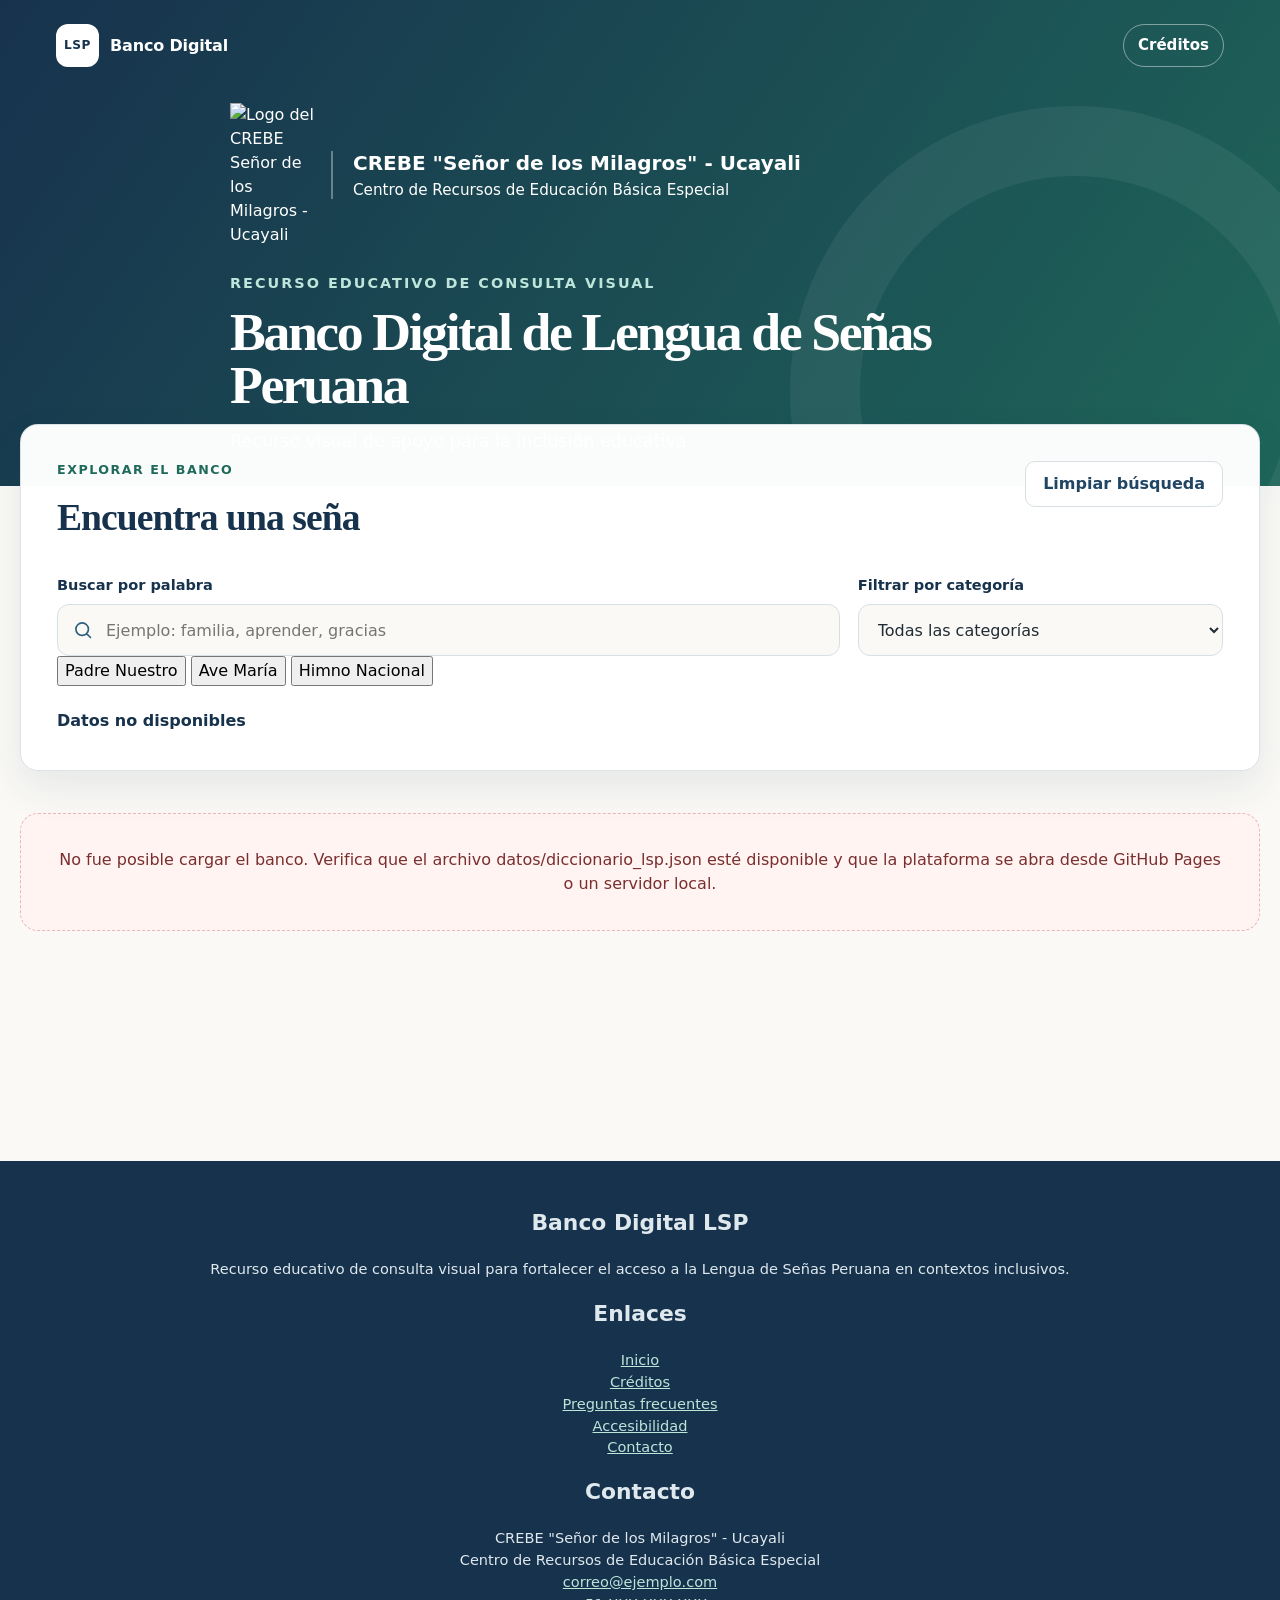
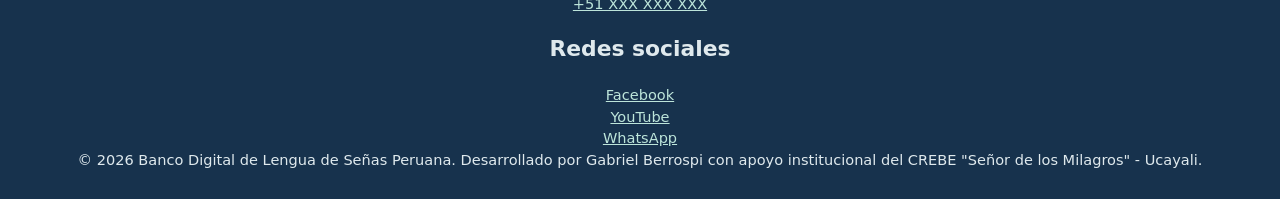
==== index.html @ 82120fca "Update index.html" ====
<!doctype html>
<html lang="es">
<head>
  <meta charset="utf-8">
  <meta name="viewport" content="width=device-width, initial-scale=1">
  <meta
    name="description"
    content="Banco Digital de Lengua de Señas Peruana para consulta educativa."
  >
  <title>Banco Digital de Lengua de Señas Peruana</title>
  <link rel="stylesheet" href="estilos.css?v=8">
</head>
<body>
  <a class="salto-contenido" href="#contenido">Ir al contenido</a>

  <header class="cabecera">
    <nav class="navegacion" aria-label="Navegación principal">
      <a class="marca" href="index.html" aria-label="Inicio">
        <span class="marca-icono" aria-hidden="true">LSP</span>
        <span>Banco Digital</span>
      </a>
      <a class="enlace-creditos" href="creditos.html">Créditos</a>
    </nav>
<div class="presentacion">
  <div class="bloque-institucional" aria-label="Identidad institucional">
    <img
      class="logo-crebe"
      src="logo-crebe.png"
      alt="Logo del CREBE Señor de los Milagros - Ucayali"
    >
    <div class="texto-institucional">
      <p class="nombre-institucional">
        CREBE "Señor de los Milagros" - Ucayali
      </p>
      <p class="detalle-institucional">
        Centro de Recursos de Educación Básica Especial
      </p>
    </div>
  </div>

  <p class="etiqueta-superior">Recurso educativo de consulta visual</p>
  <h1>Banco Digital de Lengua de Señas Peruana</h1>
  <p class="subtitulo">
    Recurso visual de apoyo para la inclusión educativa
  </p>
</div>

  </header>

  <main id="contenido">
    <section class="panel-busqueda" aria-labelledby="titulo-busqueda">
      <div class="panel-encabezado">
        <div>
          <p class="seccion-etiqueta">Explorar el banco</p>
          <h2 id="titulo-busqueda">Encuentra una seña</h2>
        </div>
        <button id="limpiar" class="boton-secundario" type="button">
          Limpiar búsqueda
        </button>
      </div>

           <div class="controles">
        <div class="campo">
          <label for="busqueda">Buscar por palabra</label>
          <div class="entrada-busqueda">
            <svg
              aria-hidden="true"
              viewBox="0 0 24 24"
              width="20"
              height="20"
            >
              <path
                d="m21 21-4.7-4.7m2.2-5.3a7.5 7.5 0 1 1-15 0 7.5 7.5 0 0 1 15 0Z"
                fill="none"
                stroke="currentColor"
                stroke-linecap="round"
                stroke-width="2"
              />
            </svg>
            <input
              id="busqueda"
              type="search"
              autocomplete="off"
              placeholder="Ejemplo: familia, aprender, gracias"
            >
          </div>
        </div>

        <div class="campo">
          <label for="categoria">Filtrar por categoría</label>
          <select id="categoria">
            <option value="">Todas las categorías</option>
          </select>
        </div>
      </div>

      <div class="pestanas-secuencias" aria-label="Secuencias completas en Lengua de Señas Peruana">
        <button
          class="pestana-secuencia"
          type="button"
          data-secuencia="padre nuestro"
          aria-pressed="false"
        >
          Padre Nuestro
        </button>

        <button
          class="pestana-secuencia"
          type="button"
          data-secuencia="ave maria"
          aria-pressed="false"
        >
          Ave María
        </button>

        <button
          class="pestana-secuencia"
          type="button"
          data-secuencia="himno nacional"
          aria-pressed="false"
        >
          Himno Nacional
        </button>
      </div>

      <div class="resultado-resumen">
        <p id="contador" aria-live="polite">Cargando señas…</p>
        <p id="mostrando" class="mostrando" aria-live="polite"></p>
      </div>
    </section>

    <section aria-labelledby="titulo-resultados">
      <h2 id="titulo-resultados" class="solo-lectores">
        Resultados de búsqueda
      </h2>
      <div id="estado" class="estado-carga" role="status">
        Preparando el banco de señas…
      </div>
      <div id="galeria" class="galeria" aria-live="polite"></div>
      <div class="acciones-galeria">
        <button
          id="cargar-mas"
          class="boton-principal"
          type="button"
          hidden
        >
          Mostrar más señas
        </button>
      </div>
    </section>
  </main>
  <footer>
    <div class="footer-contenido">
      <div class="footer-bloque">
        <h2>Banco Digital LSP</h2>
        <p>
          Recurso educativo de consulta visual para fortalecer el acceso a la Lengua de Señas Peruana en contextos inclusivos.
        </p>
      </div>

      <div class="footer-bloque">
        <h2>Enlaces</h2>
        <p>
          <a href="index.html">Inicio</a><br>
          <a href="creditos.html">Créditos</a><br>
          <a href="faq.html">Preguntas frecuentes</a><br>
          <a href="accesibilidad.html">Accesibilidad</a><br>
          <a href="contacto.html">Contacto</a>
        </p>
      </div>

      <div class="footer-bloque">
        <h2>Contacto</h2>
        <p>
          CREBE "Señor de los Milagros" - Ucayali<br>
          Centro de Recursos de Educación Básica Especial<br>
          <a href="mailto:correo@ejemplo.com">correo@ejemplo.com</a><br>
          <a href="tel:+51XXXXXXXXX">+51 XXX XXX XXX</a>
        </p>
      </div>

      <div class="footer-bloque">
        <h2>Redes sociales</h2>
        <p>
          <a href="#" target="_blank" rel="noopener noreferrer">Facebook</a><br>
          <a href="#" target="_blank" rel="noopener noreferrer">YouTube</a><br>
          <a href="#" target="_blank" rel="noopener noreferrer">WhatsApp</a>
        </p>
      </div>
    </div>

    <div class="footer-final">
      <p>
        © 2026 Banco Digital de Lengua de Señas Peruana. Desarrollado por Gabriel Berrospi con apoyo institucional del CREBE "Señor de los Milagros" - Ucayali.
      </p>
    </div>
  </footer>

  <template id="plantilla-tarjeta">
    <article class="tarjeta">
      <div class="marco-imagen">
        <img class="imagen-sena" loading="lazy" decoding="async" alt="">
      </div>
      <div class="tarjeta-contenido">
        <p class="categoria-tarjeta"></p>
        <h3 class="palabra-tarjeta"></h3>
        <p class="descripcion-tarjeta"></p>
        <p class="fuente-tarjeta"></p>
      </div>
    </article>
  </template>
  <script src="app.js?v=7" defer></script>
</body>
</html>
---- estilos.css ----
:root {
  color-scheme: light;
  --azul-900: #17324d;
  --azul-800: #214664;
  --azul-700: #2f5f7d;
  --azul-100: #e8f1f5;
  --verde-700: #1f6a5a;
  --verde-600: #287c68;
  --verde-100: #e5f3ef;
  --arena-50: #faf9f6;
  --arena-100: #f2efe8;
  --tinta: #202c35;
  --texto-suave: #5b6871;
  --blanco: #ffffff;
  --borde: #d7e0e5;
  --sombra: 0 16px 40px rgba(23, 50, 77, 0.09);
  --radio: 18px;
  font-family:
    Inter, ui-sans-serif, system-ui, -apple-system, BlinkMacSystemFont,
    "Segoe UI", sans-serif;
}

* {
  box-sizing: border-box;
}

html {
  scroll-behavior: smooth;
}

body {
  min-width: 320px;
  margin: 0;
  color: var(--tinta);
  background:
    radial-gradient(circle at 90% 8%, #dcedea 0, transparent 24rem),
    var(--arena-50);
  line-height: 1.5;
}

button,
input,
select {
  font: inherit;
}

a {
  color: var(--verde-700);
}

a:focus-visible,
button:focus-visible,
input:focus-visible,
select:focus-visible {
  outline: 3px solid #f0ad4e;
  outline-offset: 3px;
}

.salto-contenido {
  position: fixed;
  top: 12px;
  left: 12px;
  z-index: 100;
  padding: 10px 14px;
  color: var(--blanco);
  background: var(--azul-900);
  border-radius: 8px;
  transform: translateY(-160%);
  transition: transform 0.2s ease;
}

.salto-contenido:focus {
  transform: translateY(0);
}

.cabecera {
  position: relative;
  overflow: hidden;
  padding: 22px clamp(20px, 5vw, 72px) 116px;
  color: var(--blanco);
  background:
    linear-gradient(125deg, rgba(23, 50, 77, 0.97), rgba(31, 106, 90, 0.93)),
    var(--azul-900);
}

.cabecera::after {
  position: absolute;
  right: -80px;
  bottom: -190px;
  width: 430px;
  height: 430px;
  border: 70px solid rgba(255, 255, 255, 0.06);
  border-radius: 50%;
  content: "";
}

.cabecera-interior {
  padding-bottom: 26px;
}

.navegacion {
  position: relative;
  z-index: 1;
  display: flex;
  align-items: center;
  justify-content: space-between;
  max-width: 1240px;
  margin: 0 auto;
}

.marca {
  display: inline-flex;
  gap: 11px;
  align-items: center;
  color: var(--blanco);
  font-weight: 750;
  text-decoration: none;
  letter-spacing: -0.01em;
}

.marca-icono {
  display: grid;
  width: 43px;
  height: 43px;
  place-items: center;
  color: var(--azul-900);
  background: var(--blanco);
  border-radius: 12px;
  font-size: 0.76rem;
  font-weight: 850;
  letter-spacing: 0.05em;
}

.enlace-creditos {
  padding: 9px 14px;
  color: var(--blanco);
  border: 1px solid rgba(255, 255, 255, 0.45);
  border-radius: 999px;
  font-size: 0.94rem;
  font-weight: 700;
  text-decoration: none;
}

.enlace-creditos:hover,
.enlace-creditos.activo {
  color: var(--azul-900);
  background: var(--blanco);
}

.presentacion {
  position: relative;
  z-index: 1;
  max-width: 1240px;
  margin: 88px auto 0;
}

.etiqueta-superior,
.seccion-etiqueta {
  margin: 0 0 10px;
  color: #bde5da;
  font-size: 0.79rem;
  font-weight: 800;
  letter-spacing: 0.12em;
  text-transform: uppercase;
}

.presentacion h1 {
  max-width: 820px;
  margin: 0;
  font-family: Georgia, "Times New Roman", serif;
  font-size: clamp(2.35rem, 6vw, 4.9rem);
  font-weight: 600;
  line-height: 1.03;
  letter-spacing: -0.045em;
}

.subtitulo {
  max-width: 670px;
  margin: 24px 0 0;
  color: #e7f1f3;
  font-size: clamp(1.05rem, 2vw, 1.32rem);
}

main {
  width: min(1240px, calc(100% - 40px));
  margin: 0 auto;
}

.panel-busqueda {
  position: relative;
  z-index: 2;
  margin-top: -62px;
  padding: clamp(22px, 4vw, 36px);
  background: rgba(255, 255, 255, 0.98);
  border: 1px solid rgba(215, 224, 229, 0.9);
  border-radius: var(--radio);
  box-shadow: var(--sombra);
}

.panel-encabezado {
  display: flex;
  gap: 20px;
  align-items: flex-start;
  justify-content: space-between;
}

.seccion-etiqueta {
  color: var(--verde-700);
}

.panel-encabezado h2 {
  margin: 0;
  color: var(--azul-900);
  font-family: Georgia, "Times New Roman", serif;
  font-size: clamp(1.7rem, 3vw, 2.35rem);
  font-weight: 600;
  letter-spacing: -0.025em;
}

.controles {
  display: grid;
  grid-template-columns: minmax(0, 1.5fr) minmax(250px, 0.7fr);
  gap: 18px;
  margin-top: 28px;
}

.campo label {
  display: block;
  margin-bottom: 8px;
  color: var(--azul-900);
  font-size: 0.91rem;
  font-weight: 750;
}

.entrada-busqueda {
  position: relative;
}

.entrada-busqueda svg {
  position: absolute;
  top: 50%;
  left: 16px;
  color: var(--azul-700);
  transform: translateY(-50%);
  pointer-events: none;
}

input,
select {
  width: 100%;
  height: 52px;
  color: var(--tinta);
  background: var(--arena-50);
  border: 1px solid var(--borde);
  border-radius: 12px;
}

input {
  padding: 0 16px 0 48px;
}

select {
  padding: 0 40px 0 15px;
}

input:hover,
select:hover {
  border-color: var(--azul-700);
}

.boton-secundario,
.boton-principal {
  min-height: 44px;
  padding: 10px 17px;
  border-radius: 10px;
  font-weight: 750;
  cursor: pointer;
}

.boton-secundario {
  color: var(--azul-800);
  background: var(--blanco);
  border: 1px solid var(--borde);
}

.boton-secundario:hover {
  background: var(--azul-100);
}

.boton-principal {
  color: var(--blanco);
  background: var(--verde-700);
  border: 1px solid var(--verde-700);
}

.boton-principal:hover {
  background: var(--verde-600);
}

.resultado-resumen {
  display: flex;
  gap: 20px;
  align-items: center;
  justify-content: space-between;
  min-height: 26px;
  margin-top: 22px;
}

#contador {
  margin: 0;
  color: var(--azul-900);
  font-weight: 800;
}

.mostrando {
  margin: 0;
  color: var(--texto-suave);
  font-size: 0.91rem;
}

.estado-carga {
  margin: 42px 0;
  padding: 34px;
  color: var(--texto-suave);
  text-align: center;
  background: var(--blanco);
  border: 1px dashed var(--borde);
  border-radius: var(--radio);
}

.estado-carga[hidden] {
  display: none;
}

.estado-carga.error {
  color: #7a2e2e;
  background: #fff4f2;
  border-color: #e8b8b2;
}

.galeria {
  display: grid;
  grid-template-columns: repeat(4, minmax(0, 1fr));
  gap: 22px;
  padding: 40px 0 18px;
}

.tarjeta {
  overflow: hidden;
  min-width: 0;
  background: var(--blanco);
  border: 1px solid var(--borde);
  border-radius: 16px;
  box-shadow: 0 8px 28px rgba(23, 50, 77, 0.06);
  transition:
    transform 0.2s ease,
    box-shadow 0.2s ease;
}

.tarjeta:hover {
  box-shadow: 0 16px 34px rgba(23, 50, 77, 0.13);
  transform: translateY(-3px);
}

.marco-imagen {
  display: grid;
  aspect-ratio: 4 / 3;
  place-items: center;
  padding: 12px;
  background:
    linear-gradient(145deg, #edf4f3, #f7f4ed);
  border-bottom: 1px solid var(--borde);
}

.imagen-sena {
  width: 100%;
  height: 100%;
  object-fit: contain;
  background: var(--blanco);
  border-radius: 9px;
}

.imagen-sena.error-imagen {
  opacity: 0.2;
}

.tarjeta-contenido {
  padding: 17px 18px 19px;
}

.categoria-tarjeta {
  margin: 0 0 7px;
  color: var(--verde-700);
  font-size: 0.72rem;
  font-weight: 850;
  letter-spacing: 0.085em;
  text-transform: uppercase;
}

.palabra-tarjeta {
  margin: 0;
  color: var(--azul-900);
  font-family: Georgia, "Times New Roman", serif;
  font-size: 1.48rem;
  font-weight: 600;
  line-height: 1.15;
  overflow-wrap: anywhere;
}

.fuente-tarjeta {
  display: -webkit-box;
  margin: 12px 0 0;
  overflow: hidden;
  color: var(--texto-suave);
  font-size: 0.78rem;
  line-height: 1.4;
  -webkit-box-orient: vertical;
  -webkit-line-clamp: 2;
}

.acciones-galeria {
  display: flex;
  justify-content: center;
  min-height: 70px;
  padding: 12px 0 28px;
}

footer {
  margin-top: 60px;
  padding: 28px 20px;
  color: #dfe9ed;
  text-align: center;
  background: var(--azul-900);
  font-size: 0.91rem;
}

footer p {
  margin: 0;
}

footer a {
  color: #bde5da;
}

.solo-lectores {
  position: absolute;
  width: 1px;
  height: 1px;
  padding: 0;
  overflow: hidden;
  clip: rect(0, 0, 0, 0);
  white-space: nowrap;
  border: 0;
}

.contenido-creditos {
  max-width: 880px;
  padding: 55px 0 20px;
}

.volver {
  display: inline-block;
  margin-bottom: 22px;
  font-weight: 750;
  text-decoration: none;
}

.tarjeta-creditos {
  padding: clamp(26px, 6vw, 64px);
  background: var(--blanco);
  border: 1px solid var(--borde);
  border-radius: var(--radio);
  box-shadow: var(--sombra);
}

.tarjeta-creditos h1 {
  margin: 0;
  color: var(--azul-900);
  font-family: Georgia, "Times New Roman", serif;
  font-size: clamp(2.15rem, 5vw, 3.6rem);
  font-weight: 600;
  line-height: 1.08;
  letter-spacing: -0.035em;
}

.tarjeta-creditos .introduccion {
  margin: 22px 0 38px;
  color: var(--texto-suave);
  font-size: 1.15rem;
}

.tarjeta-creditos section {
  padding: 25px 0;
  border-top: 1px solid var(--borde);
}

.tarjeta-creditos section:last-child {
  padding-bottom: 0;
}

.tarjeta-creditos h2 {
  margin: 0 0 8px;
  color: var(--azul-900);
  font-size: 1.2rem;
}

.tarjeta-creditos section p {
  margin: 0;
}

@media (max-width: 1050px) {
  .galeria {
    grid-template-columns: repeat(3, minmax(0, 1fr));
  }
}

@media (max-width: 760px) {
  .cabecera {
    padding-right: 20px;
    padding-bottom: 96px;
    padding-left: 20px;
  }

  .presentacion {
    margin-top: 62px;
  }

  main {
    width: min(100% - 28px, 1240px);
  }

  .panel-busqueda {
    margin-top: -48px;
  }

  .panel-encabezado,
  .resultado-resumen {
    align-items: stretch;
    flex-direction: column;
  }

  .boton-secundario {
    align-self: flex-start;
  }

  .controles {
    grid-template-columns: 1fr;
  }

  .galeria {
    grid-template-columns: repeat(2, minmax(0, 1fr));
    gap: 15px;
  }
}

@media (max-width: 500px) {
  .marca > span:last-child {
    display: none;
  }

  .presentacion h1 {
    font-size: 2.45rem;
  }

  .galeria {
    grid-template-columns: 1fr;
  }

  .marco-imagen {
    aspect-ratio: 16 / 11;
  }

  .boton-secundario,
  .boton-principal {
    width: 100%;
  }

  .contenido-creditos {
    padding-top: 30px;
  }
}

@media (prefers-reduced-motion: reduce) {
  *,
  *::before,
  *::after {
    scroll-behavior: auto !important;
    transition: none !important;
  }
}
.fuente-tarjeta {
  display: none;
}
.logo-crebe {
  width: 140px !important;
  max-width: 140px !important;
  height: auto !important;
  object-fit: contain;
  display: block;
}
.bloque-institucional {
  display: flex !important;
  align-items: center !important;
  gap: 1.25rem !important;
  max-width: 760px;
  margin-bottom: 2rem;
}

.logo-crebe {
  width: 120px !important;
  max-width: 120px !important;
  height: auto !important;
  object-fit: contain;
  display: block;
  flex-shrink: 0;
}

.texto-institucional {
  border-left: 2px solid rgba(255, 255, 255, 0.35);
  padding-left: 1.25rem;
}

.nombre-institucional {
  margin: 0;
  color: #ffffff;
  font-size: clamp(1rem, 1.6vw, 1.35rem);
  font-weight: 700;
  line-height: 1.25;
}

.detalle-institucional {
  margin: 0.35rem 0 0;
  color: #ffffff;
  font-size: clamp(0.9rem, 1.2vw, 1.05rem);
  font-weight: 500;
  line-height: 1.35;
}

.apoyo-institucional {
  display: none !important;
}

@media (max-width: 640px) {
  .bloque-institucional {
    align-items: center !important;
    gap: 0.85rem !important;
  }

  .logo-crebe {
    width: 78px !important;
    max-width: 78px !important;
  }

  .texto-institucional {
    padding-left: 0.75rem;
  }

  .nombre-institucional {
    font-size: 0.9rem;
  }

  .detalle-institucional {
    font-size: 0.78rem;
  }
}
.bloque-institucional {
  display: flex !important;
  flex-direction: row !important;
  align-items: center !important;
  gap: 1.25rem !important;
  max-width: 760px !important;
  margin-bottom: 2rem !important;
}

.logo-crebe {
  width: 120px !important;
  max-width: 120px !important;
  height: auto !important;
  object-fit: contain !important;
  display: block !important;
  flex-shrink: 0 !important;
}

.texto-institucional {
  border-left: 2px solid rgba(255, 255, 255, 0.35) !important;
  padding-left: 1.25rem !important;
}

.nombre-institucional {
  margin: 0 !important;
  color: #ffffff !important;
  font-size: clamp(1rem, 1.6vw, 1.35rem) !important;
  font-weight: 700 !important;
  line-height: 1.25 !important;
}

.detalle-institucional {
  margin: 0.35rem 0 0 !important;
  color: #ffffff !important;
  font-size: clamp(0.9rem, 1.2vw, 1.05rem) !important;
  font-weight: 500 !important;
  line-height: 1.35 !important;
}

.apoyo-institucional {
  display: none !important;
}

@media (max-width: 640px) {
  .bloque-institucional {
    gap: 0.85rem !important;
  }

  .logo-crebe {
    width: 78px !important;
    max-width: 78px !important;
  }

  .texto-institucional {
    padding-left: 0.75rem !important;
  }

  .nombre-institucional {
    font-size: 0.9rem !important;
  }

  .detalle-institucional {
    font-size: 0.78rem !important;
  }
}
/* Ajuste compacto de portada en pantallas grandes */
@media (min-width: 900px) {
  .cabecera {
    min-height: auto !important;
    padding: 1.5rem 4rem 3.5rem !important;
  }

  .navegacion {
    margin-bottom: 3.5rem !important;
  }

  .presentacion {
    max-width: 900px !important;
    padding-top: 0 !important;
    margin-top: 0 !important;
  }

  .bloque-institucional {
    margin-top: 0 !important;
    margin-bottom: 2rem !important;
    gap: 1.15rem !important;
  }

  .logo-crebe {
    width: 105px !important;
    max-width: 105px !important;
    height: auto !important;
  }

  .nombre-institucional {
    font-size: 1.45rem !important;
    line-height: 1.2 !important;
  }

  .detalle-institucional {
    font-size: 1rem !important;
    line-height: 1.25 !important;
  }

  .etiqueta-superior {
    margin-bottom: 1rem !important;
  }

  .cabecera h1 {
    font-size: clamp(3.8rem, 5.2vw, 5.8rem) !important;
    line-height: 0.98 !important;
    max-width: 900px !important;
  }

  .subtitulo {
    font-size: 1.35rem !important;
    margin-top: 1.5rem !important;
  }
}
/* Ajuste solo para escritorio: portada más compacta */
@media (min-width: 900px) {
  .cabecera {
    min-height: auto !important;
    padding: 1.5rem 3.5rem 2rem !important;
  }

  .navegacion {
    margin-bottom: 2.25rem !important;
  }

  .presentacion {
    max-width: 820px !important;
    padding-top: 0 !important;
    margin-top: 0 !important;
  }

  .bloque-institucional {
    margin-top: 0 !important;
    margin-bottom: 1.6rem !important;
    gap: 1rem !important;
  }

  .logo-crebe {
    width: 85px !important;
    max-width: 85px !important;
    height: auto !important;
  }

  .nombre-institucional {
    font-size: 1.25rem !important;
    line-height: 1.2 !important;
  }

  .detalle-institucional {
    font-size: 0.95rem !important;
    line-height: 1.2 !important;
  }

  .etiqueta-superior {
    margin-top: 0 !important;
    margin-bottom: 0.75rem !important;
    font-size: 0.9rem !important;
    letter-spacing: 0.14em !important;
  }

  .cabecera .presentacion h1 {
    font-size: clamp(2.8rem, 4.2vw, 4.5rem) !important;
    line-height: 0.98 !important;
    max-width: 760px !important;
    margin-top: 0 !important;
    margin-bottom: 1rem !important;
  }

  .subtitulo {
    font-size: 1.1rem !important;
    margin-top: 0.75rem !important;
    max-width: 640px !important;
  }
}
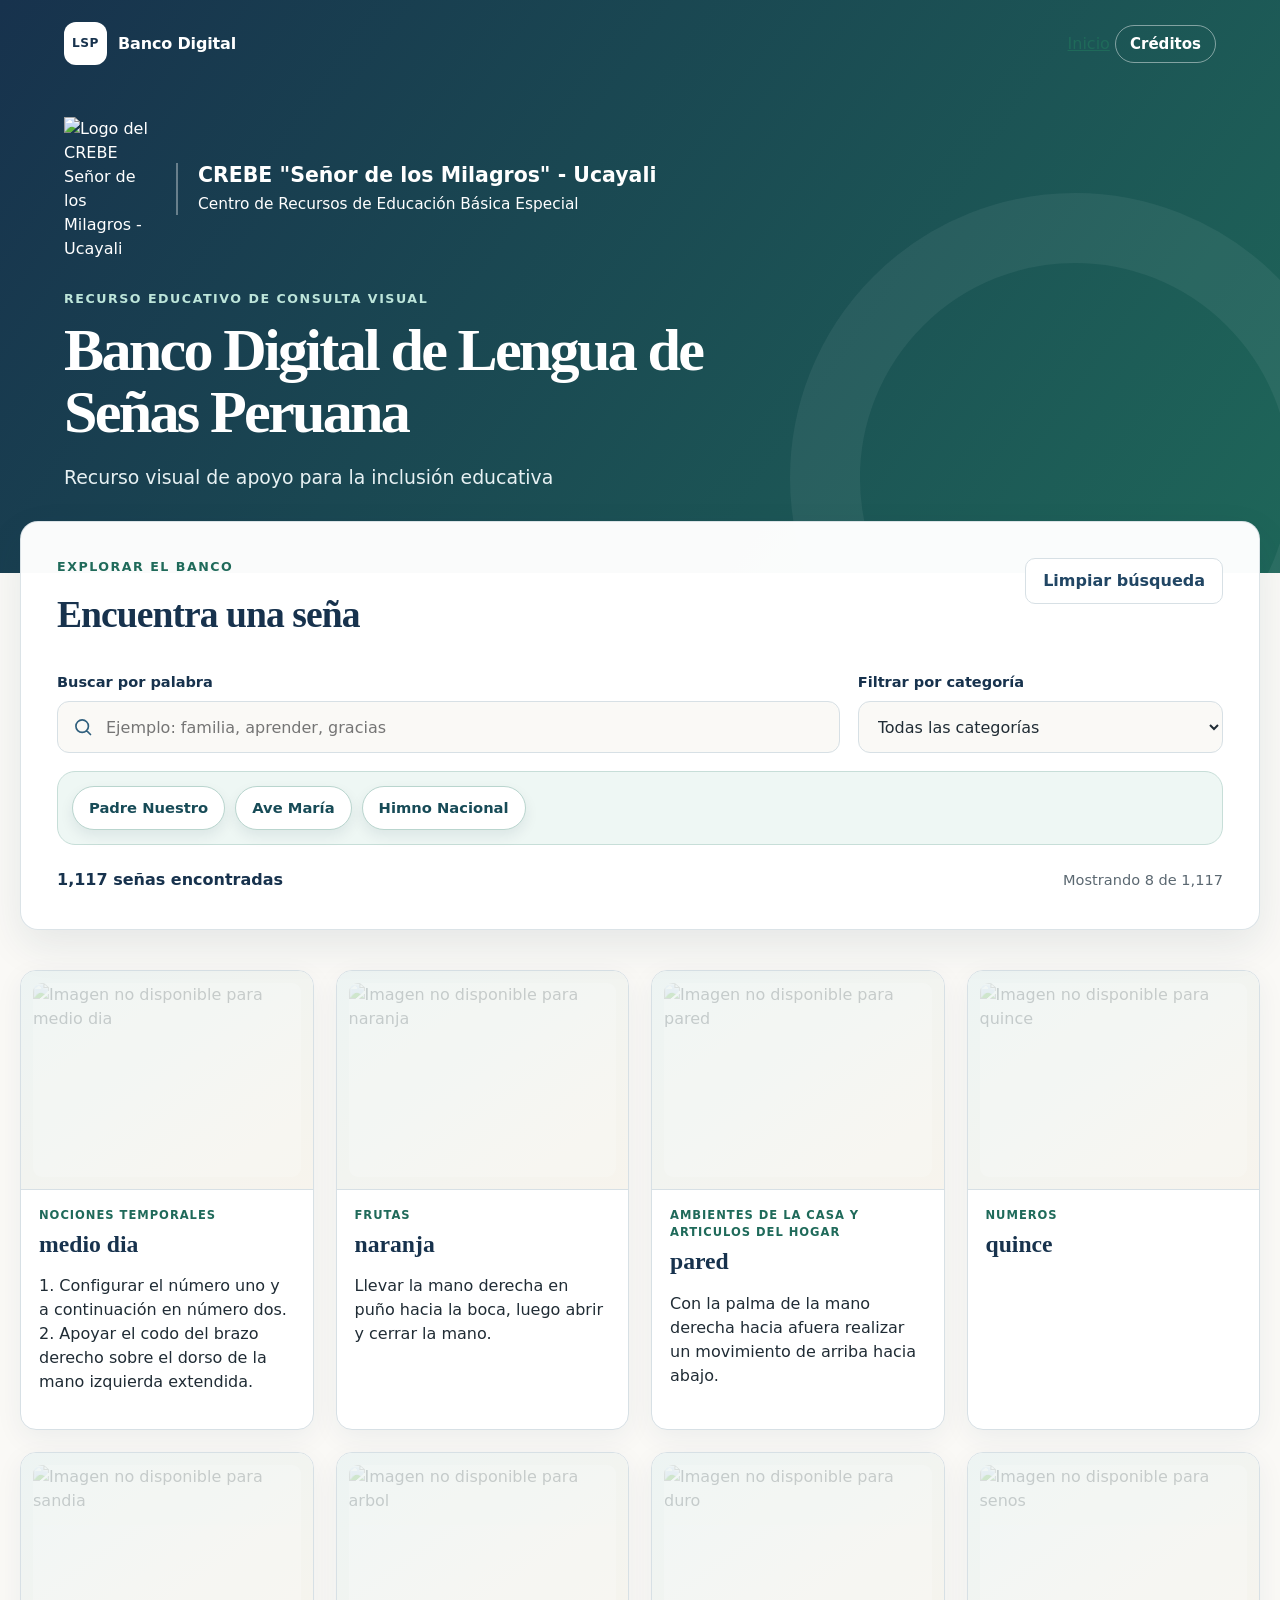
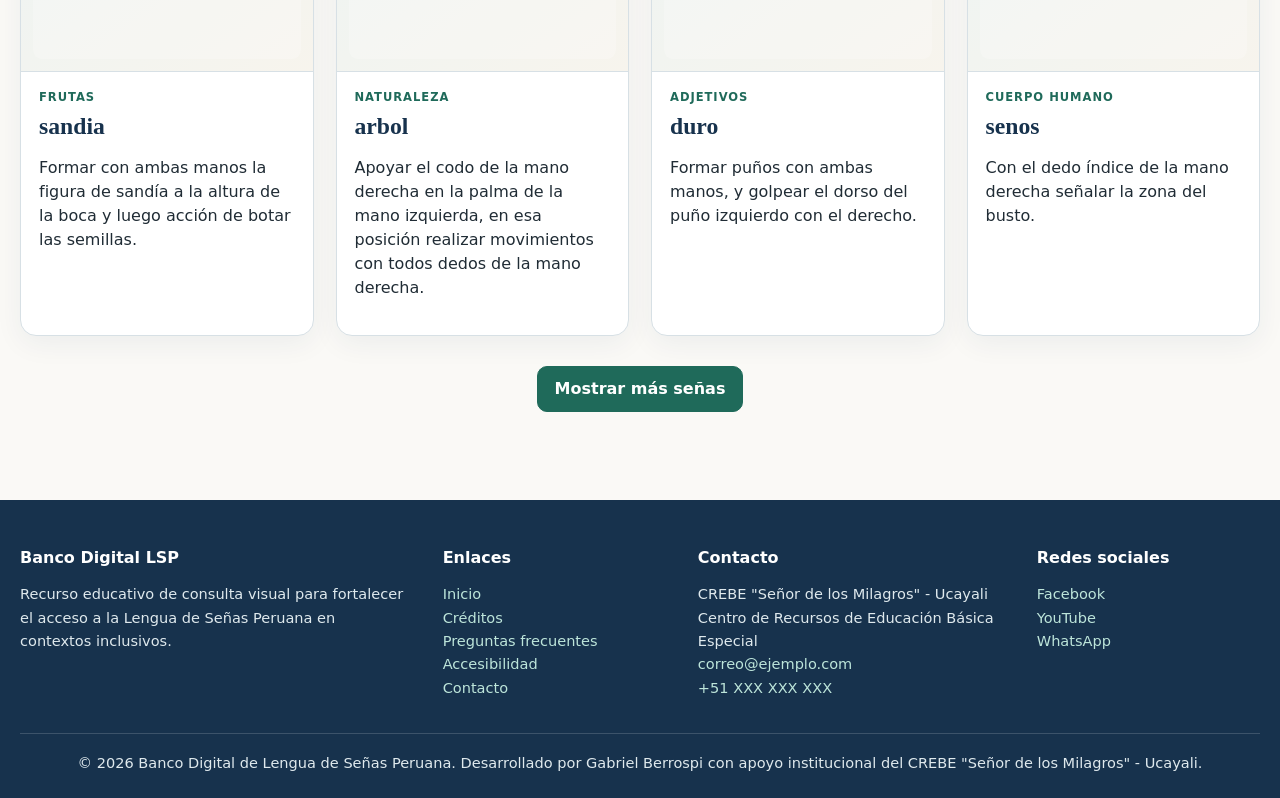
==== commit b3f68428: "Update index.html" ====
--- a/index.html
+++ b/index.html
@@ -8,7 +8,7 @@
     content="Banco Digital de Lengua de Señas Peruana para consulta educativa."
   >
   <title>Banco Digital de Lengua de Señas Peruana</title>
-  <link rel="stylesheet" href="estilos.css?v=8">
+  <link rel="stylesheet" href="estilos.css?v=11">
 </head>
 <body>
   <a class="salto-contenido" href="#contenido">Ir al contenido</a>
@@ -19,32 +19,36 @@
         <span class="marca-icono" aria-hidden="true">LSP</span>
         <span>Banco Digital</span>
       </a>
-      <a class="enlace-creditos" href="creditos.html">Créditos</a>
+
+      <div class="enlaces-superiores">
+        <a class="enlace-inicio" href="https://TU-PAGINA.weebly.com">Inicio</a>
+        <a class="enlace-creditos" href="creditos.html">Créditos</a>
+      </div>
     </nav>
-<div class="presentacion">
-  <div class="bloque-institucional" aria-label="Identidad institucional">
-    <img
-      class="logo-crebe"
-      src="logo-crebe.png"
-      alt="Logo del CREBE Señor de los Milagros - Ucayali"
-    >
-    <div class="texto-institucional">
-      <p class="nombre-institucional">
-        CREBE "Señor de los Milagros" - Ucayali
-      </p>
-      <p class="detalle-institucional">
-        Centro de Recursos de Educación Básica Especial
+
+    <div class="presentacion">
+      <div class="bloque-institucional" aria-label="Identidad institucional">
+        <img
+          class="logo-crebe"
+          src="logo-crebe.png"
+          alt="Logo del CREBE Señor de los Milagros - Ucayali"
+        >
+        <div class="texto-institucional">
+          <p class="nombre-institucional">
+            CREBE "Señor de los Milagros" - Ucayali
+          </p>
+          <p class="detalle-institucional">
+            Centro de Recursos de Educación Básica Especial
+          </p>
+        </div>
+      </div>
+
+      <p class="etiqueta-superior">Recurso educativo de consulta visual</p>
+      <h1>Banco Digital de Lengua de Señas Peruana</h1>
+      <p class="subtitulo">
+        Recurso visual de apoyo para la inclusión educativa
       </p>
     </div>
-  </div>
-
-  <p class="etiqueta-superior">Recurso educativo de consulta visual</p>
-  <h1>Banco Digital de Lengua de Señas Peruana</h1>
-  <p class="subtitulo">
-    Recurso visual de apoyo para la inclusión educativa
-  </p>
-</div>
-
   </header>
 
   <main id="contenido">
@@ -59,7 +63,7 @@
         </button>
       </div>
 
-           <div class="controles">
+      <div class="controles">
         <div class="campo">
           <label for="busqueda">Buscar por palabra</label>
           <div class="entrada-busqueda">
@@ -149,6 +153,7 @@
       </div>
     </section>
   </main>
+
   <footer>
     <div class="footer-contenido">
       <div class="footer-bloque">
@@ -209,6 +214,6 @@
       </div>
     </article>
   </template>
-  <script src="app.js?v=7" defer></script>
+  <script src="app.js?v=11" defer></script>
 </body>
 </html>
--- a/estilos.css
+++ b/estilos.css
@@ -73,10 +73,12 @@
   transform: translateY(0);
 }
 
+/* Cabecera principal */
+
 .cabecera {
   position: relative;
   overflow: hidden;
-  padding: 22px clamp(20px, 5vw, 72px) 116px;
+  padding: 22px clamp(20px, 5vw, 72px) 82px;
   color: var(--blanco);
   background:
     linear-gradient(125deg, rgba(23, 50, 77, 0.97), rgba(31, 106, 90, 0.93)),
@@ -97,6 +99,8 @@
 .cabecera-interior {
   padding-bottom: 26px;
 }
+
+/* Navegación superior */
 
 .navegacion {
   position: relative;
@@ -147,11 +151,51 @@
   background: var(--blanco);
 }
 
+/* Presentación */
+
 .presentacion {
   position: relative;
   z-index: 1;
   max-width: 1240px;
-  margin: 88px auto 0;
+  margin: 52px auto 0;
+}
+
+.bloque-institucional {
+  display: flex;
+  align-items: center;
+  gap: 1.25rem;
+  max-width: 760px;
+  margin-bottom: 1.8rem;
+}
+
+.logo-crebe {
+  width: 92px;
+  max-width: 92px;
+  height: auto;
+  object-fit: contain;
+  display: block;
+  flex-shrink: 0;
+}
+
+.texto-institucional {
+  border-left: 2px solid rgba(255, 255, 255, 0.35);
+  padding-left: 1.25rem;
+}
+
+.nombre-institucional {
+  margin: 0;
+  color: #ffffff;
+  font-size: clamp(1rem, 1.6vw, 1.35rem);
+  font-weight: 700;
+  line-height: 1.25;
+}
+
+.detalle-institucional {
+  margin: 0.35rem 0 0;
+  color: #ffffff;
+  font-size: clamp(0.9rem, 1.2vw, 1.05rem);
+  font-weight: 500;
+  line-height: 1.35;
 }
 
 .etiqueta-superior,
@@ -165,10 +209,10 @@
 }
 
 .presentacion h1 {
-  max-width: 820px;
+  max-width: 760px;
   margin: 0;
   font-family: Georgia, "Times New Roman", serif;
-  font-size: clamp(2.35rem, 6vw, 4.9rem);
+  font-size: clamp(2.25rem, 4.7vw, 4.1rem);
   font-weight: 600;
   line-height: 1.03;
   letter-spacing: -0.045em;
@@ -176,20 +220,28 @@
 
 .subtitulo {
   max-width: 670px;
-  margin: 24px 0 0;
+  margin: 20px 0 0;
   color: #e7f1f3;
-  font-size: clamp(1.05rem, 2vw, 1.32rem);
-}
+  font-size: clamp(1rem, 1.7vw, 1.18rem);
+}
+
+.apoyo-institucional {
+  display: none;
+}
+
+/* Contenido principal */
 
 main {
   width: min(1240px, calc(100% - 40px));
   margin: 0 auto;
 }
 
+/* Panel de búsqueda */
+
 .panel-busqueda {
   position: relative;
   z-index: 2;
-  margin-top: -62px;
+  margin-top: -52px;
   padding: clamp(22px, 4vw, 36px);
   background: rgba(255, 255, 255, 0.98);
   border: 1px solid rgba(215, 224, 229, 0.9);
@@ -268,6 +320,8 @@
   border-color: var(--azul-700);
 }
 
+/* Botones */
+
 .boton-secundario,
 .boton-principal {
   min-height: 44px;
@@ -296,6 +350,8 @@
 .boton-principal:hover {
   background: var(--verde-600);
 }
+
+/* Resumen de resultados */
 
 .resultado-resumen {
   display: flex;
@@ -337,6 +393,8 @@
   background: #fff4f2;
   border-color: #e8b8b2;
 }
+
+/* Galería */
 
 .galeria {
   display: grid;
@@ -408,14 +466,7 @@
 }
 
 .fuente-tarjeta {
-  display: -webkit-box;
-  margin: 12px 0 0;
-  overflow: hidden;
-  color: var(--texto-suave);
-  font-size: 0.78rem;
-  line-height: 1.4;
-  -webkit-box-orient: vertical;
-  -webkit-line-clamp: 2;
+  display: none;
 }
 
 .acciones-galeria {
@@ -425,22 +476,79 @@
   padding: 12px 0 28px;
 }
 
+/* Pie de página */
+
 footer {
   margin-top: 60px;
-  padding: 28px 20px;
+  padding: 46px 20px 24px;
   color: #dfe9ed;
-  text-align: center;
   background: var(--azul-900);
   font-size: 0.91rem;
 }
 
-footer p {
-  margin: 0;
-}
-
-footer a {
+.footer-contenido {
+  display: grid;
+  grid-template-columns: 1.4fr 0.8fr 1.1fr 0.8fr;
+  gap: 32px;
+  width: min(1240px, 100%);
+  margin: 0 auto;
+  text-align: left;
+}
+
+.footer-bloque h2 {
+  margin: 0 0 12px;
+  color: #ffffff;
+  font-size: 1rem;
+  font-weight: 800;
+}
+
+.footer-bloque p {
+  margin: 0;
+  color: #dfe9ed;
+  line-height: 1.6;
+}
+
+.footer-bloque a {
   color: #bde5da;
-}
+  text-decoration: none;
+}
+
+.footer-bloque a:hover {
+  text-decoration: underline;
+}
+
+.footer-final {
+  width: min(1240px, 100%);
+  margin: 34px auto 0;
+  padding-top: 18px;
+  border-top: 1px solid rgba(255, 255, 255, 0.16);
+  text-align: center;
+}
+
+.footer-final p {
+  margin: 0;
+  color: #dfe9ed;
+  line-height: 1.5;
+}
+
+@media (max-width: 900px) {
+  .footer-contenido {
+    grid-template-columns: repeat(2, minmax(0, 1fr));
+  }
+}
+
+@media (max-width: 560px) {
+  .footer-contenido {
+    grid-template-columns: 1fr;
+    gap: 24px;
+  }
+
+  footer {
+    padding: 34px 20px 22px;
+  }
+}
+
+/* Accesibilidad */
 
 .solo-lectores {
   position: absolute;
@@ -453,6 +561,8 @@
   border: 0;
 }
 
+/* Página de créditos */
+
 .contenido-creditos {
   max-width: 880px;
   padding: 55px 0 20px;
@@ -508,11 +618,15 @@
   margin: 0;
 }
 
+/* Pantallas medianas */
+
 @media (max-width: 1050px) {
   .galeria {
     grid-template-columns: repeat(3, minmax(0, 1fr));
   }
 }
+
+/* Tablets y celulares grandes */
 
 @media (max-width: 760px) {
   .cabecera {
@@ -522,7 +636,29 @@
   }
 
   .presentacion {
-    margin-top: 62px;
+    margin-top: 46px;
+  }
+
+  .bloque-institucional {
+    gap: 0.9rem;
+    margin-bottom: 1.5rem;
+  }
+
+  .logo-crebe {
+    width: 76px;
+    max-width: 76px;
+  }
+
+  .texto-institucional {
+    padding-left: 0.8rem;
+  }
+
+  .nombre-institucional {
+    font-size: 0.95rem;
+  }
+
+  .detalle-institucional {
+    font-size: 0.82rem;
   }
 
   main {
@@ -553,13 +689,41 @@
   }
 }
 
+/* Celulares pequeños */
+
 @media (max-width: 500px) {
   .marca > span:last-child {
     display: none;
   }
 
+  .bloque-institucional {
+    align-items: center;
+    gap: 0.75rem;
+  }
+
+  .logo-crebe {
+    width: 68px;
+    max-width: 68px;
+  }
+
+  .texto-institucional {
+    padding-left: 0.7rem;
+  }
+
+  .nombre-institucional {
+    font-size: 0.84rem;
+  }
+
+  .detalle-institucional {
+    font-size: 0.74rem;
+  }
+
   .presentacion h1 {
     font-size: 2.45rem;
+  }
+
+  .subtitulo {
+    font-size: 1rem;
   }
 
   .galeria {
@@ -579,6 +743,8 @@
     padding-top: 30px;
   }
 }
+
+/* Reducción de movimiento */
 
 @media (prefers-reduced-motion: reduce) {
   *,
@@ -588,257 +754,114 @@
     transition: none !important;
   }
 }
-.fuente-tarjeta {
-  display: none;
-}
-.logo-crebe {
-  width: 140px !important;
-  max-width: 140px !important;
-  height: auto !important;
+.galeria.galeria-secuencia {
+  grid-template-columns: 1fr;
+  max-width: 1050px;
+  margin: 0 auto;
+  gap: 28px;
+}
+
+.galeria.galeria-secuencia .tarjeta {
+  border-radius: 18px;
+}
+
+.galeria.galeria-secuencia .marco-imagen {
+  aspect-ratio: auto;
+  padding: 18px;
+  background: #ffffff;
+}
+
+.galeria.galeria-secuencia .imagen-sena {
+  width: 100%;
+  height: auto;
+  max-height: none;
   object-fit: contain;
-  display: block;
-}
-.bloque-institucional {
-  display: flex !important;
-  align-items: center !important;
-  gap: 1.25rem !important;
-  max-width: 760px;
-  margin-bottom: 2rem;
-}
-
-.logo-crebe {
-  width: 120px !important;
-  max-width: 120px !important;
-  height: auto !important;
-  object-fit: contain;
-  display: block;
-  flex-shrink: 0;
-}
-
-.texto-institucional {
-  border-left: 2px solid rgba(255, 255, 255, 0.35);
-  padding-left: 1.25rem;
-}
-
-.nombre-institucional {
-  margin: 0;
+}
+
+.galeria.galeria-secuencia .tarjeta-contenido {
+  padding: 18px 24px 22px;
+}
+
+.galeria.galeria-secuencia .categoria-tarjeta {
+  font-size: 0.78rem;
+}
+
+.galeria.galeria-secuencia .palabra-tarjeta {
+  font-size: clamp(1.6rem, 3vw, 2.2rem);
+}
+.pestanas-secuencias {
+  display: flex;
+  flex-wrap: wrap;
+  gap: 10px;
+  margin: 18px 0 14px;
+  padding: 14px;
+  background: #eef7f4;
+  border: 1px solid #c7ded8;
+  border-radius: 18px;
+}
+
+.pestana-secuencia {
+  border: 1px solid #b9d5ce;
+  background: #ffffff;
+  color: #174b57;
+  padding: 10px 16px;
+  border-radius: 999px;
+  font-family: inherit;
+  font-size: 0.92rem;
+  font-weight: 800;
+  cursor: pointer;
+  box-shadow: 0 6px 14px rgba(16, 42, 67, 0.08);
+}
+
+.pestana-secuencia:hover {
+  background: #f7fbfa;
+  border-color: #86b9ad;
+}
+
+.pestana-secuencia.activa {
+  background: #0f5f5c;
   color: #ffffff;
-  font-size: clamp(1rem, 1.6vw, 1.35rem);
-  font-weight: 700;
-  line-height: 1.25;
-}
-
-.detalle-institucional {
-  margin: 0.35rem 0 0;
+  border-color: #0f5f5c;
+}
+
+.pestana-secuencia:focus-visible {
+  outline: 3px solid #f6c453;
+  outline-offset: 2px;
+}
+
+@media (max-width: 640px) {
+  .pestanas-secuencias {
+    flex-direction: column;
+  }
+
+  .pestana-secuencia {
+    width: 100%;
+    text-align: center;
+  }
+  .boton-inicio,
+.boton-creditos {
+  display: inline-flex;
+  align-items: center;
+  justify-content: center;
+  padding: 10px 16px;
+  border-radius: 999px;
+  text-decoration: none;
+  font-weight: 600;
+  font-size: 0.95rem;
+  border: 1px solid #1f4f8f;
+  background: #ffffff;
+  color: #1f4f8f;
+  transition: transform 0.2s ease, background 0.2s ease, color 0.2s ease;
+}
+
+.boton-inicio:hover,
+.boton-creditos:hover {
+  background: #1f4f8f;
   color: #ffffff;
-  font-size: clamp(0.9rem, 1.2vw, 1.05rem);
-  font-weight: 500;
-  line-height: 1.35;
-}
-
-.apoyo-institucional {
-  display: none !important;
-}
-
-@media (max-width: 640px) {
-  .bloque-institucional {
-    align-items: center !important;
-    gap: 0.85rem !important;
-  }
-
-  .logo-crebe {
-    width: 78px !important;
-    max-width: 78px !important;
-  }
-
-  .texto-institucional {
-    padding-left: 0.75rem;
-  }
-
-  .nombre-institucional {
-    font-size: 0.9rem;
-  }
-
-  .detalle-institucional {
-    font-size: 0.78rem;
-  }
-}
-.bloque-institucional {
-  display: flex !important;
-  flex-direction: row !important;
-  align-items: center !important;
-  gap: 1.25rem !important;
-  max-width: 760px !important;
-  margin-bottom: 2rem !important;
-}
-
-.logo-crebe {
-  width: 120px !important;
-  max-width: 120px !important;
-  height: auto !important;
-  object-fit: contain !important;
-  display: block !important;
-  flex-shrink: 0 !important;
-}
-
-.texto-institucional {
-  border-left: 2px solid rgba(255, 255, 255, 0.35) !important;
-  padding-left: 1.25rem !important;
-}
-
-.nombre-institucional {
-  margin: 0 !important;
-  color: #ffffff !important;
-  font-size: clamp(1rem, 1.6vw, 1.35rem) !important;
-  font-weight: 700 !important;
-  line-height: 1.25 !important;
-}
-
-.detalle-institucional {
-  margin: 0.35rem 0 0 !important;
-  color: #ffffff !important;
-  font-size: clamp(0.9rem, 1.2vw, 1.05rem) !important;
-  font-weight: 500 !important;
-  line-height: 1.35 !important;
-}
-
-.apoyo-institucional {
-  display: none !important;
-}
-
-@media (max-width: 640px) {
-  .bloque-institucional {
-    gap: 0.85rem !important;
-  }
-
-  .logo-crebe {
-    width: 78px !important;
-    max-width: 78px !important;
-  }
-
-  .texto-institucional {
-    padding-left: 0.75rem !important;
-  }
-
-  .nombre-institucional {
-    font-size: 0.9rem !important;
-  }
-
-  .detalle-institucional {
-    font-size: 0.78rem !important;
-  }
-}
-/* Ajuste compacto de portada en pantallas grandes */
-@media (min-width: 900px) {
-  .cabecera {
-    min-height: auto !important;
-    padding: 1.5rem 4rem 3.5rem !important;
-  }
-
-  .navegacion {
-    margin-bottom: 3.5rem !important;
-  }
-
-  .presentacion {
-    max-width: 900px !important;
-    padding-top: 0 !important;
-    margin-top: 0 !important;
-  }
-
-  .bloque-institucional {
-    margin-top: 0 !important;
-    margin-bottom: 2rem !important;
-    gap: 1.15rem !important;
-  }
-
-  .logo-crebe {
-    width: 105px !important;
-    max-width: 105px !important;
-    height: auto !important;
-  }
-
-  .nombre-institucional {
-    font-size: 1.45rem !important;
-    line-height: 1.2 !important;
-  }
-
-  .detalle-institucional {
-    font-size: 1rem !important;
-    line-height: 1.25 !important;
-  }
-
-  .etiqueta-superior {
-    margin-bottom: 1rem !important;
-  }
-
-  .cabecera h1 {
-    font-size: clamp(3.8rem, 5.2vw, 5.8rem) !important;
-    line-height: 0.98 !important;
-    max-width: 900px !important;
-  }
-
-  .subtitulo {
-    font-size: 1.35rem !important;
-    margin-top: 1.5rem !important;
-  }
-}
-/* Ajuste solo para escritorio: portada más compacta */
-@media (min-width: 900px) {
-  .cabecera {
-    min-height: auto !important;
-    padding: 1.5rem 3.5rem 2rem !important;
-  }
-
-  .navegacion {
-    margin-bottom: 2.25rem !important;
-  }
-
-  .presentacion {
-    max-width: 820px !important;
-    padding-top: 0 !important;
-    margin-top: 0 !important;
-  }
-
-  .bloque-institucional {
-    margin-top: 0 !important;
-    margin-bottom: 1.6rem !important;
-    gap: 1rem !important;
-  }
-
-  .logo-crebe {
-    width: 85px !important;
-    max-width: 85px !important;
-    height: auto !important;
-  }
-
-  .nombre-institucional {
-    font-size: 1.25rem !important;
-    line-height: 1.2 !important;
-  }
-
-  .detalle-institucional {
-    font-size: 0.95rem !important;
-    line-height: 1.2 !important;
-  }
-
-  .etiqueta-superior {
-    margin-top: 0 !important;
-    margin-bottom: 0.75rem !important;
-    font-size: 0.9rem !important;
-    letter-spacing: 0.14em !important;
-  }
-
-  .cabecera .presentacion h1 {
-    font-size: clamp(2.8rem, 4.2vw, 4.5rem) !important;
-    line-height: 0.98 !important;
-    max-width: 760px !important;
-    margin-top: 0 !important;
-    margin-bottom: 1rem !important;
-  }
-
-  .subtitulo {
-    font-size: 1.1rem !important;
-    margin-top: 0.75rem !important;
-    max-width: 640px !important;
-  }
-}
+  transform: translateY(-1px);
+}
+
+.boton-inicio {
+  margin-right: 8px;
+}
+}
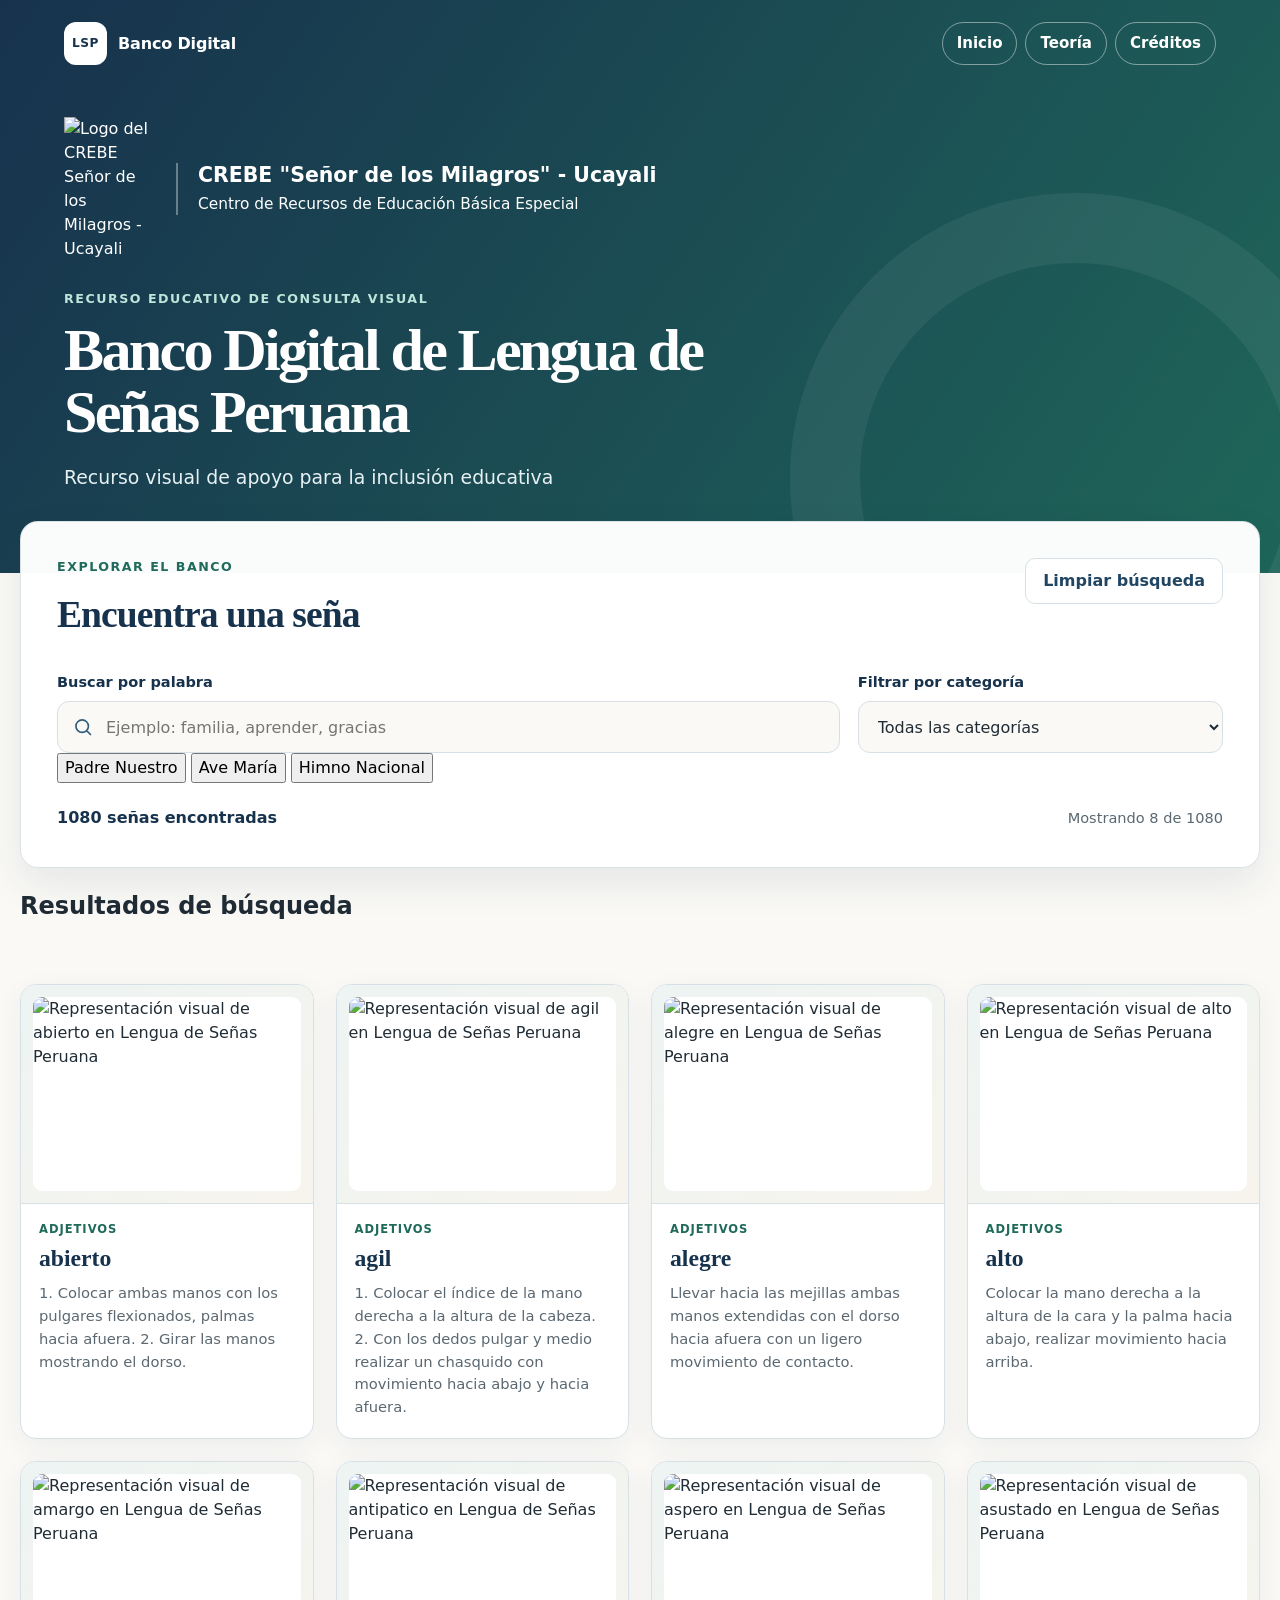
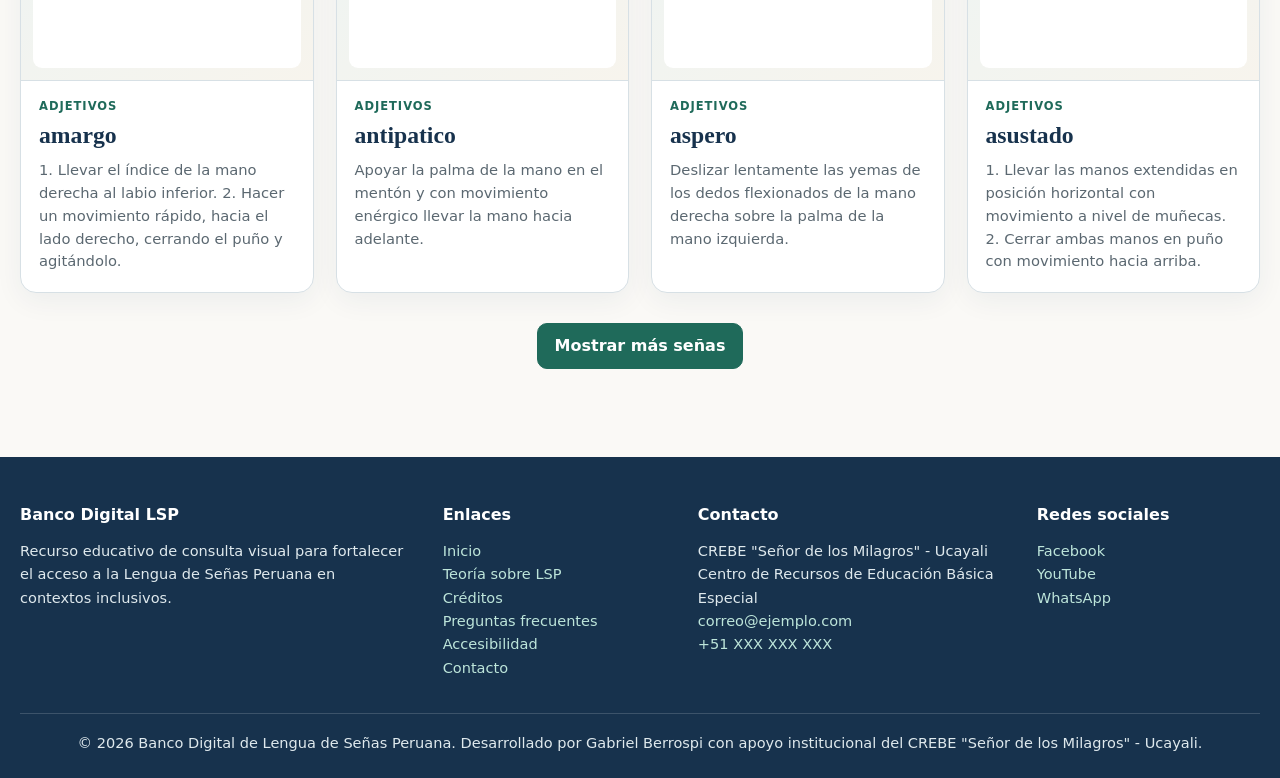
==== commit 09a07695: "Forzar nueva version de app LSP" ====
--- a/index.html
+++ b/index.html
@@ -8,7 +8,7 @@
     content="Banco Digital de Lengua de Señas Peruana para consulta educativa."
   >
   <title>Banco Digital de Lengua de Señas Peruana</title>
-  <link rel="stylesheet" href="estilos.css?v=11">
+  <link rel="stylesheet" href="estilos.css?v=14">
 </head>
 <body>
   <a class="salto-contenido" href="#contenido">Ir al contenido</a>
@@ -21,7 +21,8 @@
       </a>
 
       <div class="enlaces-superiores">
-        <a class="enlace-inicio" href="https://TU-PAGINA.weebly.com">Inicio</a>
+        <a class="enlace-inicio" href="https://crebeucayali.weebly.com/">Inicio</a>
+        <a class="enlace-creditos" href="teoria.html">Teoría</a>
         <a class="enlace-creditos" href="creditos.html">Créditos</a>
       </div>
     </nav>
@@ -167,6 +168,7 @@
         <h2>Enlaces</h2>
         <p>
           <a href="index.html">Inicio</a><br>
+          <a href="teoria.html">Teoría sobre LSP</a><br>
           <a href="creditos.html">Créditos</a><br>
           <a href="faq.html">Preguntas frecuentes</a><br>
           <a href="accesibilidad.html">Accesibilidad</a><br>
@@ -214,6 +216,6 @@
       </div>
     </article>
   </template>
-  <script src="app.js?v=11" defer></script>
+  <script src="app.js?v=12" defer></script>
 </body>
-</html>
+</html>
--- a/estilos.css
+++ b/estilos.css
@@ -135,6 +135,15 @@
   letter-spacing: 0.05em;
 }
 
+.enlaces-superiores {
+  display: flex;
+  align-items: center;
+  justify-content: flex-end;
+  gap: 8px;
+  flex-wrap: wrap;
+}
+
+.enlace-inicio,
 .enlace-creditos {
   padding: 9px 14px;
   color: var(--blanco);
@@ -145,7 +154,9 @@
   text-decoration: none;
 }
 
+.enlace-inicio:hover,
 .enlace-creditos:hover,
+.enlace-inicio.activo,
 .enlace-creditos.activo {
   color: var(--azul-900);
   background: var(--blanco);
@@ -465,6 +476,17 @@
   overflow-wrap: anywhere;
 }
 
+.descripcion-tarjeta {
+  margin: 10px 0 0;
+  color: var(--texto-suave);
+  font-size: 0.92rem;
+  line-height: 1.55;
+}
+
+.descripcion-tarjeta[hidden] {
+  display: none;
+}
+
 .fuente-tarjeta {
   display: none;
 }
@@ -546,322 +568,4 @@
   footer {
     padding: 34px 20px 22px;
   }
-}
-
-/* Accesibilidad */
-
-.solo-lectores {
-  position: absolute;
-  width: 1px;
-  height: 1px;
-  padding: 0;
-  overflow: hidden;
-  clip: rect(0, 0, 0, 0);
-  white-space: nowrap;
-  border: 0;
-}
-
-/* Página de créditos */
-
-.contenido-creditos {
-  max-width: 880px;
-  padding: 55px 0 20px;
-}
-
-.volver {
-  display: inline-block;
-  margin-bottom: 22px;
-  font-weight: 750;
-  text-decoration: none;
-}
-
-.tarjeta-creditos {
-  padding: clamp(26px, 6vw, 64px);
-  background: var(--blanco);
-  border: 1px solid var(--borde);
-  border-radius: var(--radio);
-  box-shadow: var(--sombra);
-}
-
-.tarjeta-creditos h1 {
-  margin: 0;
-  color: var(--azul-900);
-  font-family: Georgia, "Times New Roman", serif;
-  font-size: clamp(2.15rem, 5vw, 3.6rem);
-  font-weight: 600;
-  line-height: 1.08;
-  letter-spacing: -0.035em;
-}
-
-.tarjeta-creditos .introduccion {
-  margin: 22px 0 38px;
-  color: var(--texto-suave);
-  font-size: 1.15rem;
-}
-
-.tarjeta-creditos section {
-  padding: 25px 0;
-  border-top: 1px solid var(--borde);
-}
-
-.tarjeta-creditos section:last-child {
-  padding-bottom: 0;
-}
-
-.tarjeta-creditos h2 {
-  margin: 0 0 8px;
-  color: var(--azul-900);
-  font-size: 1.2rem;
-}
-
-.tarjeta-creditos section p {
-  margin: 0;
-}
-
-/* Pantallas medianas */
-
-@media (max-width: 1050px) {
-  .galeria {
-    grid-template-columns: repeat(3, minmax(0, 1fr));
-  }
-}
-
-/* Tablets y celulares grandes */
-
-@media (max-width: 760px) {
-  .cabecera {
-    padding-right: 20px;
-    padding-bottom: 96px;
-    padding-left: 20px;
-  }
-
-  .presentacion {
-    margin-top: 46px;
-  }
-
-  .bloque-institucional {
-    gap: 0.9rem;
-    margin-bottom: 1.5rem;
-  }
-
-  .logo-crebe {
-    width: 76px;
-    max-width: 76px;
-  }
-
-  .texto-institucional {
-    padding-left: 0.8rem;
-  }
-
-  .nombre-institucional {
-    font-size: 0.95rem;
-  }
-
-  .detalle-institucional {
-    font-size: 0.82rem;
-  }
-
-  main {
-    width: min(100% - 28px, 1240px);
-  }
-
-  .panel-busqueda {
-    margin-top: -48px;
-  }
-
-  .panel-encabezado,
-  .resultado-resumen {
-    align-items: stretch;
-    flex-direction: column;
-  }
-
-  .boton-secundario {
-    align-self: flex-start;
-  }
-
-  .controles {
-    grid-template-columns: 1fr;
-  }
-
-  .galeria {
-    grid-template-columns: repeat(2, minmax(0, 1fr));
-    gap: 15px;
-  }
-}
-
-/* Celulares pequeños */
-
-@media (max-width: 500px) {
-  .marca > span:last-child {
-    display: none;
-  }
-
-  .bloque-institucional {
-    align-items: center;
-    gap: 0.75rem;
-  }
-
-  .logo-crebe {
-    width: 68px;
-    max-width: 68px;
-  }
-
-  .texto-institucional {
-    padding-left: 0.7rem;
-  }
-
-  .nombre-institucional {
-    font-size: 0.84rem;
-  }
-
-  .detalle-institucional {
-    font-size: 0.74rem;
-  }
-
-  .presentacion h1 {
-    font-size: 2.45rem;
-  }
-
-  .subtitulo {
-    font-size: 1rem;
-  }
-
-  .galeria {
-    grid-template-columns: 1fr;
-  }
-
-  .marco-imagen {
-    aspect-ratio: 16 / 11;
-  }
-
-  .boton-secundario,
-  .boton-principal {
-    width: 100%;
-  }
-
-  .contenido-creditos {
-    padding-top: 30px;
-  }
-}
-
-/* Reducción de movimiento */
-
-@media (prefers-reduced-motion: reduce) {
-  *,
-  *::before,
-  *::after {
-    scroll-behavior: auto !important;
-    transition: none !important;
-  }
-}
-.galeria.galeria-secuencia {
-  grid-template-columns: 1fr;
-  max-width: 1050px;
-  margin: 0 auto;
-  gap: 28px;
-}
-
-.galeria.galeria-secuencia .tarjeta {
-  border-radius: 18px;
-}
-
-.galeria.galeria-secuencia .marco-imagen {
-  aspect-ratio: auto;
-  padding: 18px;
-  background: #ffffff;
-}
-
-.galeria.galeria-secuencia .imagen-sena {
-  width: 100%;
-  height: auto;
-  max-height: none;
-  object-fit: contain;
-}
-
-.galeria.galeria-secuencia .tarjeta-contenido {
-  padding: 18px 24px 22px;
-}
-
-.galeria.galeria-secuencia .categoria-tarjeta {
-  font-size: 0.78rem;
-}
-
-.galeria.galeria-secuencia .palabra-tarjeta {
-  font-size: clamp(1.6rem, 3vw, 2.2rem);
-}
-.pestanas-secuencias {
-  display: flex;
-  flex-wrap: wrap;
-  gap: 10px;
-  margin: 18px 0 14px;
-  padding: 14px;
-  background: #eef7f4;
-  border: 1px solid #c7ded8;
-  border-radius: 18px;
-}
-
-.pestana-secuencia {
-  border: 1px solid #b9d5ce;
-  background: #ffffff;
-  color: #174b57;
-  padding: 10px 16px;
-  border-radius: 999px;
-  font-family: inherit;
-  font-size: 0.92rem;
-  font-weight: 800;
-  cursor: pointer;
-  box-shadow: 0 6px 14px rgba(16, 42, 67, 0.08);
-}
-
-.pestana-secuencia:hover {
-  background: #f7fbfa;
-  border-color: #86b9ad;
-}
-
-.pestana-secuencia.activa {
-  background: #0f5f5c;
-  color: #ffffff;
-  border-color: #0f5f5c;
-}
-
-.pestana-secuencia:focus-visible {
-  outline: 3px solid #f6c453;
-  outline-offset: 2px;
-}
-
-@media (max-width: 640px) {
-  .pestanas-secuencias {
-    flex-direction: column;
-  }
-
-  .pestana-secuencia {
-    width: 100%;
-    text-align: center;
-  }
-  .boton-inicio,
-.boton-creditos {
-  display: inline-flex;
-  align-items: center;
-  justify-content: center;
-  padding: 10px 16px;
-  border-radius: 999px;
-  text-decoration: none;
-  font-weight: 600;
-  font-size: 0.95rem;
-  border: 1px solid #1f4f8f;
-  background: #ffffff;
-  color: #1f4f8f;
-  transition: transform 0.2s ease, background 0.2s ease, color 0.2s ease;
-}
-
-.boton-inicio:hover,
-.boton-creditos:hover {
-  background: #1f4f8f;
-  color: #ffffff;
-  transform: translateY(-1px);
-}
-
-.boton-inicio {
-  margin-right: 8px;
-}
-}
+}
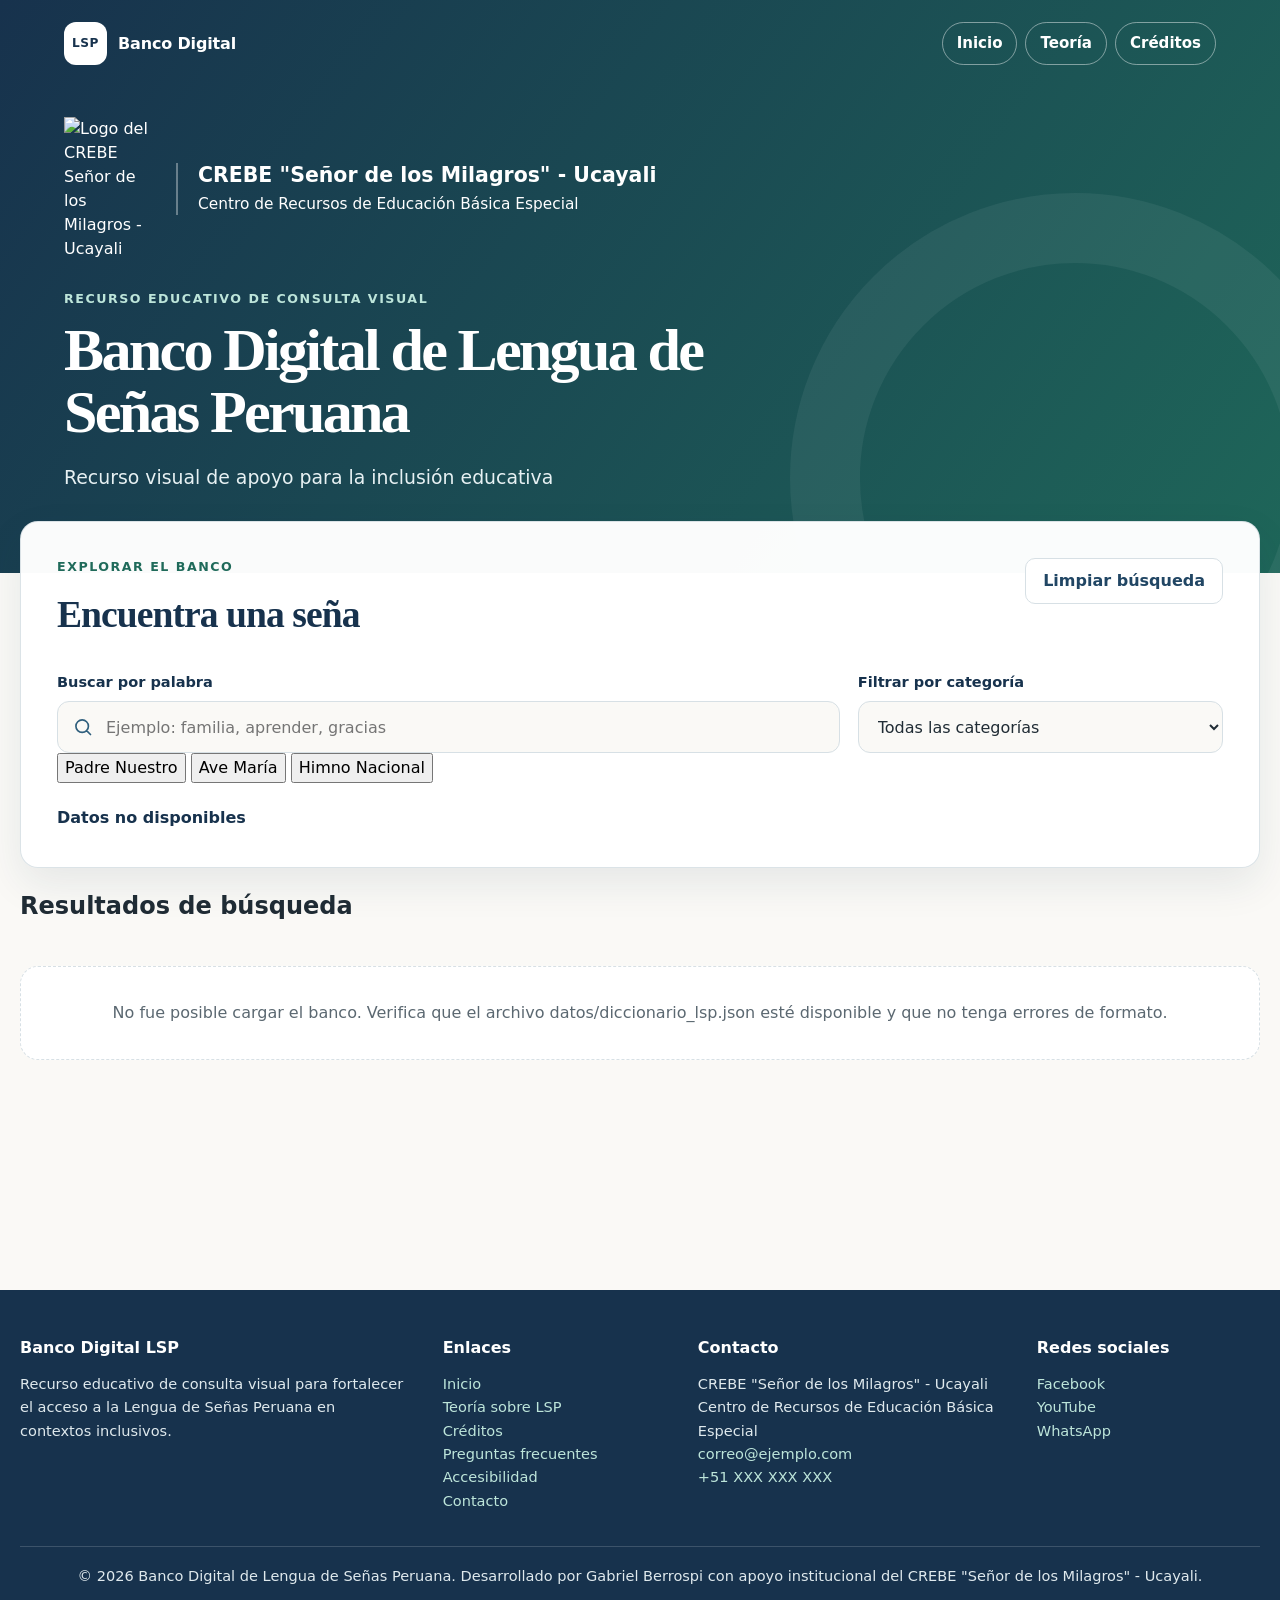
==== commit 4f4e170a: "Update app.js version in index.html" ====
--- a/index.html
+++ b/index.html
@@ -216,6 +216,6 @@
       </div>
     </article>
   </template>
-  <script src="app.js?v=12" defer></script>
+  <script src="app.js?v=15" defer></script>
 </body>
-</html>+</html>
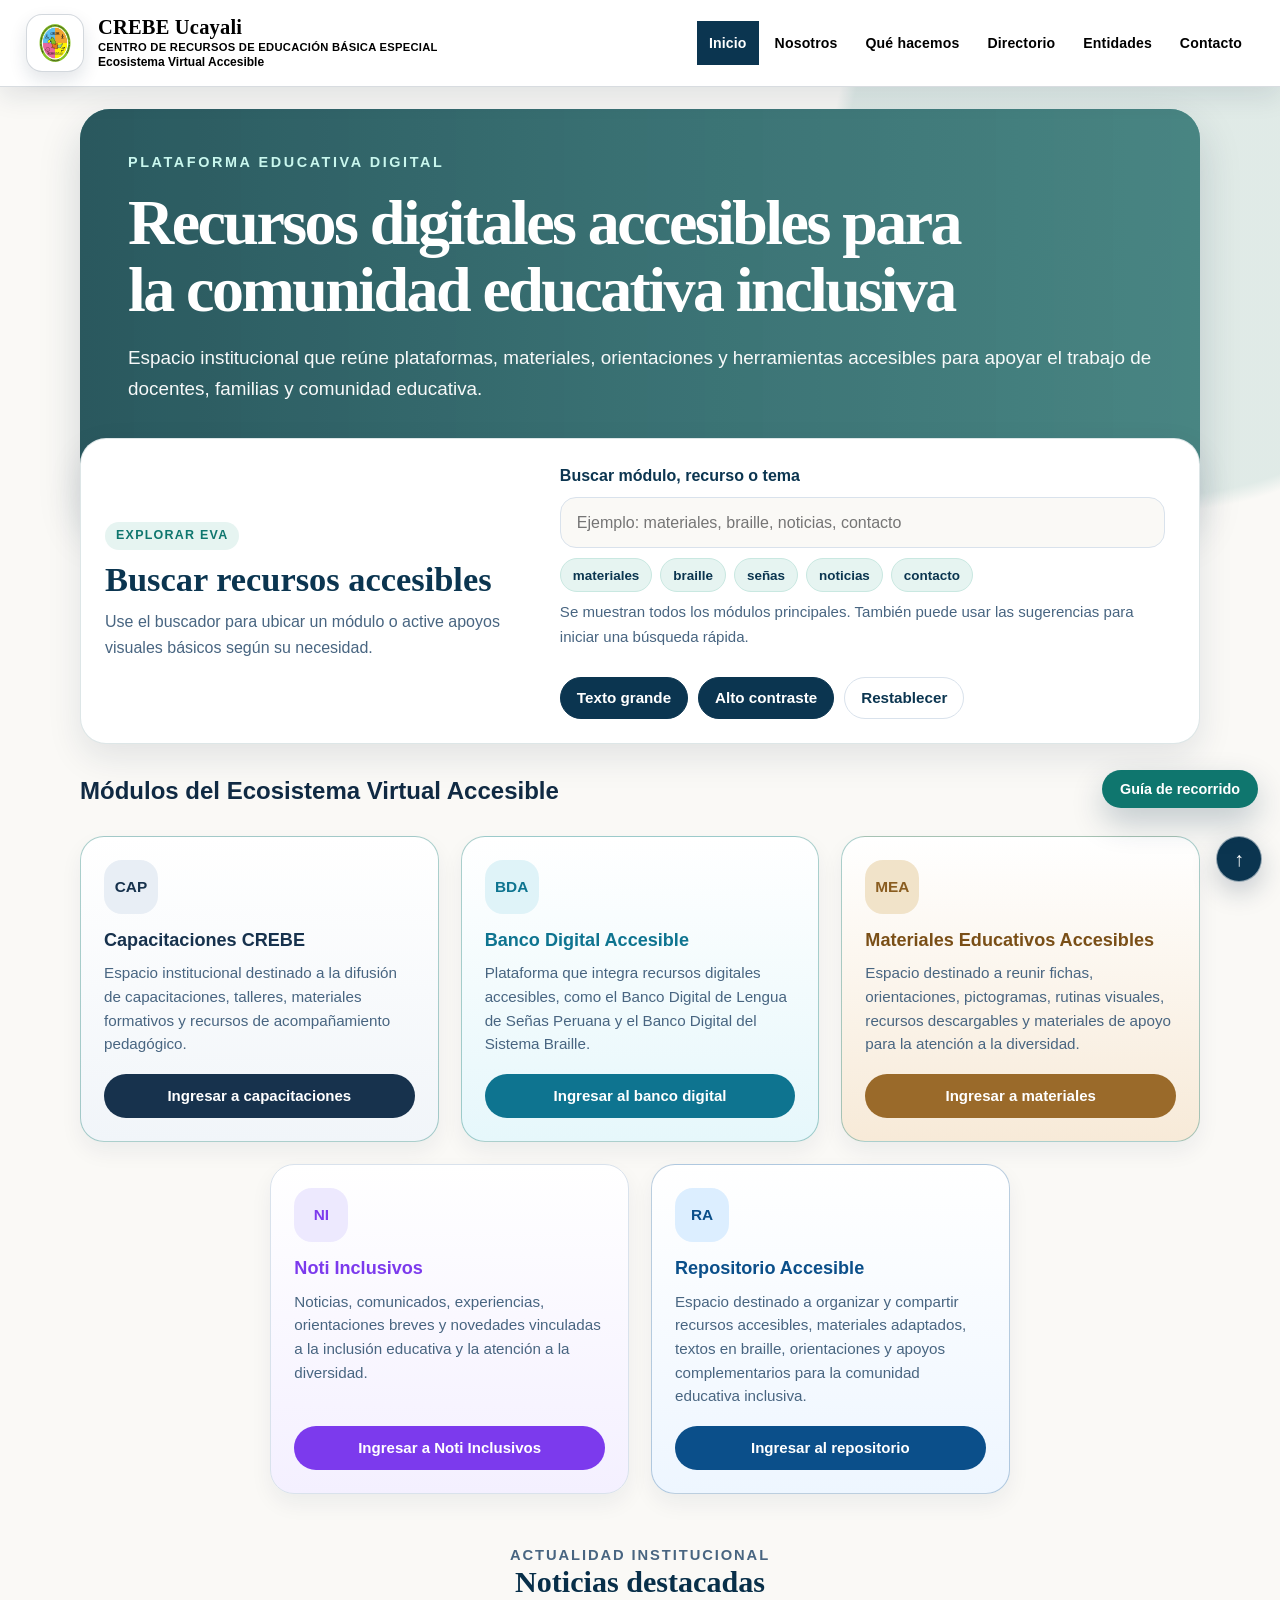
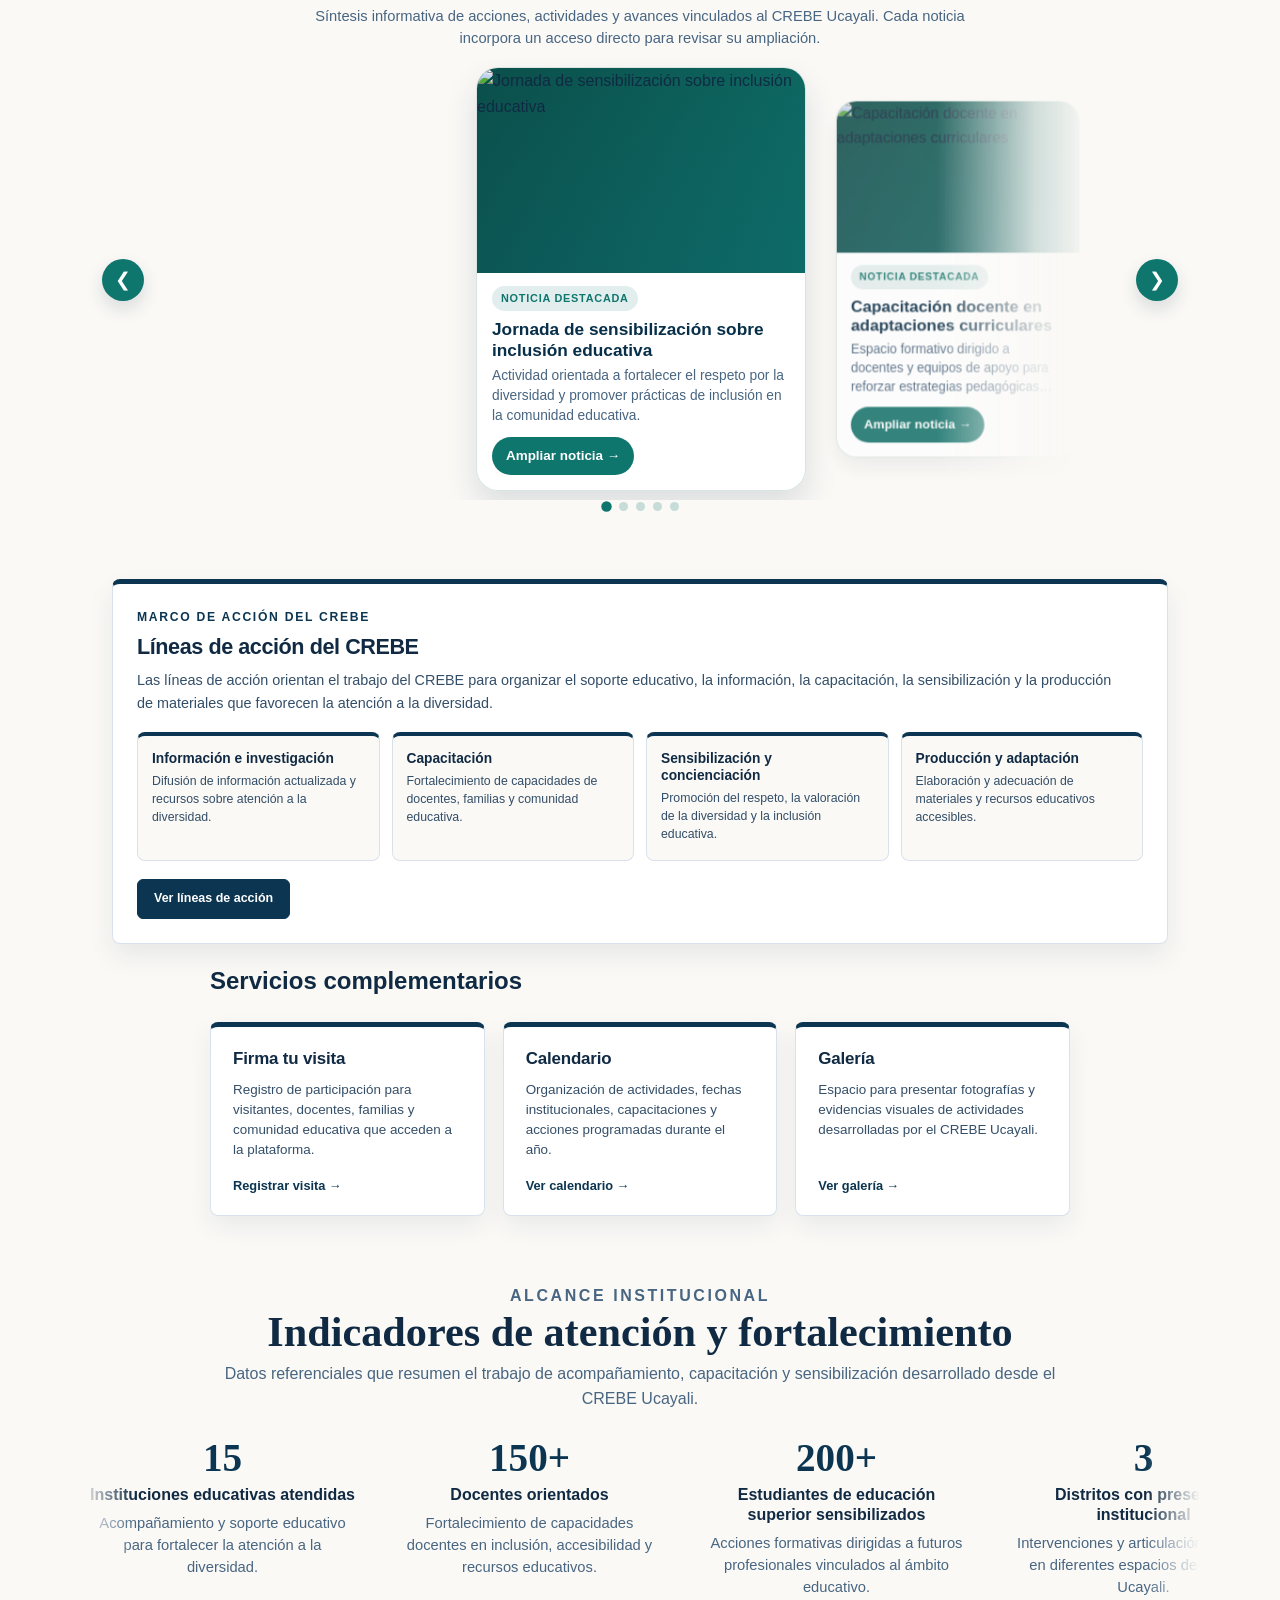
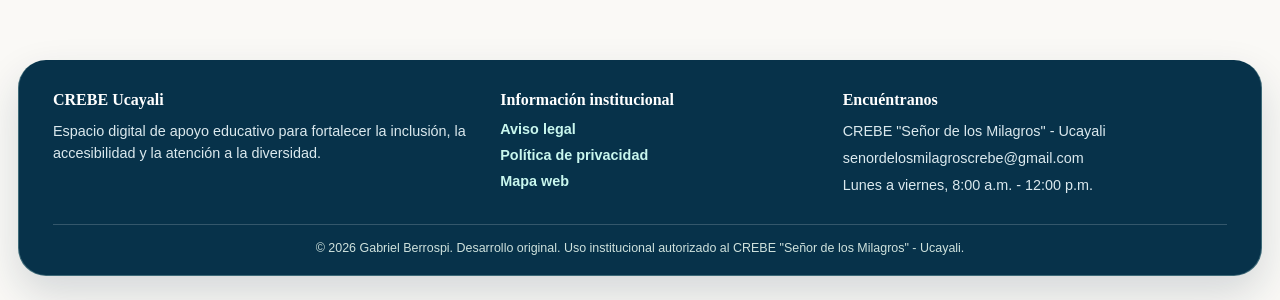
==== commit 164fd24f: "Update stylesheet and script version in index.html" ====
--- a/index.html
+++ b/index.html
@@ -1,221 +1,320 @@
-<!doctype html>
+<!DOCTYPE html>
+
 <html lang="es">
 <head>
-  <meta charset="utf-8">
-  <meta name="viewport" content="width=device-width, initial-scale=1">
-  <meta
-    name="description"
-    content="Banco Digital de Lengua de Señas Peruana para consulta educativa."
-  >
-  <title>Banco Digital de Lengua de Señas Peruana</title>
-  <link rel="stylesheet" href="estilos.css?v=14">
+<meta charset="utf-8"/>
+<meta content="width=device-width, initial-scale=1" name="viewport"/>
+<title>CREBE Señor de los Milagros Región Ucayali | Ecosistema Virtual Accesible</title>
+<link rel="icon" type="image/png" href="https://crebe-ucayali.github.io/accesos-complementarios/logo-crebe.png"/>
+<meta name="application-name" content="CREBE Señor de los Milagros Región Ucayali"/>
+<meta property="og:site_name" content="CREBE Señor de los Milagros Región Ucayali"/>
+<script type="application/ld+json">
+{
+  "@context": "https://schema.org",
+  "@type": "WebSite",
+  "name": "CREBE Señor de los Milagros Región Ucayali",
+  "alternateName": "CREBE Ucayali",
+  "url": "https://crebe-ucayali.github.io/"
+}
+</script>
+<link rel="stylesheet" href="estilos.css?v=4"/>
 </head>
-<body>
-  <a class="salto-contenido" href="#contenido">Ir al contenido</a>
-
-  <header class="cabecera">
-    <nav class="navegacion" aria-label="Navegación principal">
-      <a class="marca" href="index.html" aria-label="Inicio">
-        <span class="marca-icono" aria-hidden="true">LSP</span>
-        <span>Banco Digital</span>
-      </a>
-
-      <div class="enlaces-superiores">
-        <a class="enlace-inicio" href="https://crebeucayali.weebly.com/">Inicio</a>
-        <a class="enlace-creditos" href="teoria.html">Teoría</a>
-        <a class="enlace-creditos" href="creditos.html">Créditos</a>
+<body class='theme-crebe  wsite-theme-light'>
+<header class="cabecera-crebe">
+<div class="cabecera-interior">
+<a class="marca-crebe" href="/">
+<span class="marca-logo"><img alt="Logo del CREBE Señor de los Milagros - Ucayali" class="marca-logo-img" src="[data-uri]"/></span>
+<span class="marca-texto">
+<strong>CREBE Ucayali</strong>
+<small class="marca-centro">Centro de Recursos de Educación Básica Especial</small>
+<small>Ecosistema Virtual Accesible</small>
+</span>
+</a>
+<nav aria-label="Navegación principal" class="pestanas-crebe">
+<a class="activo" href="/">Inicio</a>
+<a href="https://crebe-ucayali.github.io/accesos-complementarios/paginas/nosotros.html">Nosotros</a>
+<a href="https://crebe-ucayali.github.io/accesos-complementarios/paginas/que-hacemos.html">Qué hacemos</a>
+<a href="https://crebe-ucayali.github.io/accesos-complementarios/directorios/directorio-institucional.html">Directorio</a>
+<a href="https://crebe-ucayali.github.io/accesos-complementarios/directorios/directorio-ciudadano.html">Entidades</a>
+<a href="https://crebe-ucayali.github.io/accesos-complementarios/paginas/contacto.html">Contacto</a>
+</nav>
+</div>
+</header>
+<main class="portal-crebe">
+<section class="hero">
+<div class="patron-portada" aria-hidden="true"></div>
+<div class="hero-contenido">
+<p class="etiqueta">Plataforma educativa digital</p>
+<h1>Recursos digitales accesibles para la comunidad educativa inclusiva</h1>
+<p class="subtitulo">
+          Espacio institucional que reúne plataformas, materiales, orientaciones y herramientas accesibles para apoyar el trabajo de docentes, familias y comunidad educativa.
+        </p>
+</div>
+</section>
+<section class="contenido-central">
+<section class="herramientas-eva" aria-labelledby="titulo-herramientas-eva">
+  <div class="herramientas-intro">
+    <p class="etiqueta-herramientas">Explorar EVA</p>
+    <h2 id="titulo-herramientas-eva">Buscar recursos accesibles</h2>
+    <p>Use el buscador para ubicar un módulo o active apoyos visuales básicos según su necesidad.</p>
+  </div>
+
+  <div class="herramientas-panel">
+    <div class="campo-busqueda-modulos">
+      <label for="buscador-modulos">Buscar módulo, recurso o tema</label>
+      <div class="busqueda-linea">
+        <input id="buscador-modulos" type="search" autocomplete="off" placeholder="Ejemplo: materiales, braille, noticias, contacto" aria-describedby="resultado-busqueda-modulos">
+        <button id="boton-limpiar-busqueda" type="button" class="boton-limpiar-busqueda" hidden>Limpiar</button>
       </div>
+      <div class="sugerencias-busqueda" aria-label="Sugerencias de búsqueda">
+        <button type="button" class="sugerencia-busqueda" data-consulta="materiales">materiales</button>
+        <button type="button" class="sugerencia-busqueda" data-consulta="braille">braille</button>
+        <button type="button" class="sugerencia-busqueda" data-consulta="señas">señas</button>
+        <button type="button" class="sugerencia-busqueda" data-consulta="noticias">noticias</button>
+        <button type="button" class="sugerencia-busqueda" data-consulta="contacto">contacto</button>
+      </div>
+      <p id="resultado-busqueda-modulos" class="mensaje-busqueda" aria-live="polite">Se muestran todos los módulos principales.</p>
+      <div id="lista-resultados-busqueda" class="lista-resultados-busqueda" aria-label="Resultados de búsqueda"></div>
+    </div>
+
+    <div class="controles-accesibilidad" aria-label="Controles de accesibilidad visual">
+      <button id="boton-texto" type="button" class="control-accesibilidad" aria-pressed="false">Texto grande</button>
+      <button id="boton-contraste" type="button" class="control-accesibilidad" aria-pressed="false">Alto contraste</button>
+      <button id="boton-restablecer" type="button" class="control-accesibilidad control-secundario">Restablecer</button>
+    </div>
+  </div>
+</section>
+
+<div class="cuerpo-operativo">
+<section aria-label="Plataformas digitales CREBE" class="tarjetas">
+<h2 style="grid-column:1/-1;margin:0 0 4px;">Módulos del Ecosistema Virtual Accesible</h2>
+<a class="tarjeta capacitaciones destacada" href="https://crebe-ucayali.github.io/capacitaciones/" rel="noopener" target="_blank">
+<div class="numero">CAP</div>
+<h3>Capacitaciones CREBE</h3>
+<p>Espacio institucional destinado a la difusión de capacitaciones, talleres, materiales formativos y recursos de acompañamiento pedagógico.</p>
+<span class="boton">Ingresar a capacitaciones</span>
+</a>
+<a class="tarjeta banco destacada" href="https://crebe-ucayali.github.io/banco-digital-accesible/" rel="noopener" target="_blank">
+<div class="numero">BDA</div>
+<h3>Banco Digital Accesible</h3>
+<p>Plataforma que integra recursos digitales accesibles, como el Banco Digital de Lengua de Señas Peruana y el Banco Digital del Sistema Braille.</p>
+<span class="boton">Ingresar al banco digital</span>
+</a>
+<a class="tarjeta materiales destacada" href="https://crebe-ucayali.github.io/materiales-educativos-accesibles/" rel="noopener" target="_blank">
+<div class="numero">MEA</div>
+<h3>Materiales Educativos Accesibles</h3>
+<p>Espacio destinado a reunir fichas, orientaciones, pictogramas, rutinas visuales, recursos descargables y materiales de apoyo para la atención a la diversidad.</p>
+<span class="boton">Ingresar a materiales</span>
+</a>
+<a class="tarjeta noti" href="https://crebe-ucayali.github.io/noti-inclusivos/" rel="noopener" target="_blank">
+<div class="numero">NI</div>
+<h3>Noti Inclusivos</h3>
+<p>Noticias, comunicados, experiencias, orientaciones breves y novedades vinculadas a la inclusión educativa y la atención a la diversidad.</p>
+<span class="boton">Ingresar a Noti Inclusivos</span>
+</a>
+<a class="tarjeta repositorio destacada" href="https://crebe-ucayali.github.io/repositorio-accesible/" rel="noopener" target="_blank"><div class="numero">RA</div><h3>Repositorio Accesible</h3><p>Espacio destinado a organizar y compartir recursos accesibles, materiales adaptados, textos en braille, orientaciones y apoyos complementarios para la comunidad educativa inclusiva.</p><span class="boton">Ingresar al repositorio</span></a>
+</section>
+
+
+<section class="noticias-destacadas" aria-labelledby="noticias-destacadas-titulo">
+  <div class="noticias-encabezado">
+    <p class="noticias-etiqueta">Actualidad institucional</p>
+    <h2 id="noticias-destacadas-titulo">Noticias destacadas</h2>
+    <p>
+      Síntesis informativa de acciones, actividades y avances vinculados al CREBE Ucayali.
+      Cada noticia incorpora un acceso directo para revisar su ampliación.
+    </p>
+  </div>
+
+  <div class="noticias-carrusel" aria-label="Carrusel automático de noticias destacadas" data-news-source="https://crebe-ucayali.github.io/accesos-complementarios/datos/noticias-destacadas.json" data-fallback-source="noticias-destacadas.json">
+    <button class="noticias-control noticias-anterior" type="button" aria-label="Ver noticia anterior">
+      <span aria-hidden="true">&#10094;</span>
+    </button>
+
+    <div class="noticias-viewport">
+      <div class="noticias-pista" id="noticias-pista"></div>
+    </div>
+
+    <button class="noticias-control noticias-siguiente" type="button" aria-label="Ver noticia siguiente">
+      <span aria-hidden="true">&#10095;</span>
+    </button>
+  </div>
+
+  <div class="noticias-indicadores" id="noticias-indicadores" aria-label="Indicadores del carrusel de noticias"></div>
+</section>
+
+<!-- Tarjetas de acceso complementario para insertar en HTML personalizado -->
+<section class="accesos-complementarios-weebly" aria-label="Accesos complementarios CREBE Ucayali">
+<div class="bloque-lineas" aria-label="Líneas de acción CREBE Ucayali">
+    <p class="etiqueta-lineas">Marco de acción del CREBE</p>
+    <h2>Líneas de acción del CREBE</h2>
+    <p class="descripcion-lineas">
+      Las líneas de acción orientan el trabajo del CREBE para organizar el soporte educativo, la información, la capacitación, la sensibilización y la producción de materiales que favorecen la atención a la diversidad.
+    </p>
+
+    <ul class="lista-lineas">
+      <li class="linea-item">
+        <strong>Información e investigación</strong>
+        <span>Difusión de información actualizada y recursos sobre atención a la diversidad.</span>
+      </li>
+
+      <li class="linea-item">
+        <strong>Capacitación</strong>
+        <span>Fortalecimiento de capacidades de docentes, familias y comunidad educativa.</span>
+      </li>
+
+      <li class="linea-item">
+        <strong>Sensibilización y concienciación</strong>
+        <span>Promoción del respeto, la valoración de la diversidad y la inclusión educativa.</span>
+      </li>
+
+      <li class="linea-item">
+        <strong>Producción y adaptación</strong>
+        <span>Elaboración y adecuación de materiales y recursos educativos accesibles.</span>
+      </li>
+    </ul>
+
+    <a class="boton-lineas" href="https://crebe-ucayali.github.io/accesos-complementarios/paginas/lineas-de-accion.html" target="_blank" rel="noopener noreferrer">
+      Ver líneas de acción
+    </a>
+  </div>
+
+  <div class="grid-accesos accesos-participacion">
+    <h2 style="grid-column:1/-1;margin:0 0 4px;">Servicios complementarios</h2>
+    <a class="tarjeta-acceso firma-visita-acceso" href="https://crebe-ucayali.github.io/accesos-complementarios/firma-tu-visita/" target="_blank" rel="noopener noreferrer" aria-label="Ir a Firma tu visita">
+      <h3>Firma tu visita</h3>
+      <p>Registro de participación para visitantes, docentes, familias y comunidad educativa que acceden a la plataforma.</p>
+      <span class="enlace-acceso">Registrar visita →</span>
+    </a>
+
+    <a class="tarjeta-acceso" href="https://crebe-ucayali.github.io/accesos-complementarios/recursos/calendario.html" aria-label="Ir a Calendario">
+      <h3>Calendario</h3>
+      <p>Organización de actividades, fechas institucionales, capacitaciones y acciones programadas durante el año.</p>
+      <span class="enlace-acceso">Ver calendario →</span>
+    </a>
+
+    <a class="tarjeta-acceso" href="https://crebe-ucayali.github.io/accesos-complementarios/recursos/galeria.html" aria-label="Ir a Galería">
+      <h3>Galería</h3>
+      <p>Espacio para presentar fotografías y evidencias visuales de actividades desarrolladas por el CREBE Ucayali.</p>
+      <span class="enlace-acceso">Ver galería →</span>
+    </a>
+
+  </div>
+</section>
+</div>
+</section>
+
+
+<section class="impacto-crebe" aria-labelledby="impacto-crebe-titulo">
+  <div class="impacto-encabezado">
+    <p class="impacto-etiqueta">Alcance institucional</p>
+    <h2 id="impacto-crebe-titulo">Indicadores de atención y fortalecimiento</h2>
+    <p>Datos referenciales que resumen el trabajo de acompañamiento, capacitación y sensibilización desarrollado desde el CREBE Ucayali.</p>
+  </div>
+
+  <div class="impacto-carrusel" aria-label="Carrusel automático de indicadores institucionales">
+    <div class="impacto-pista">
+      <article class="impacto-tarjeta">
+        <strong>15</strong>
+        <h3>Instituciones educativas atendidas</h3>
+        <p>Acompañamiento y soporte educativo para fortalecer la atención a la diversidad.</p>
+      </article>
+      <article class="impacto-tarjeta">
+        <strong>150+</strong>
+        <h3>Docentes orientados</h3>
+        <p>Fortalecimiento de capacidades docentes en inclusión, accesibilidad y recursos educativos.</p>
+      </article>
+      <article class="impacto-tarjeta">
+        <strong>200+</strong>
+        <h3>Estudiantes de educación superior sensibilizados</h3>
+        <p>Acciones formativas dirigidas a futuros profesionales vinculados al ámbito educativo.</p>
+      </article>
+      <article class="impacto-tarjeta">
+        <strong>3</strong>
+        <h3>Distritos con presencia institucional</h3>
+        <p>Intervenciones y articulación educativa en diferentes espacios de la región Ucayali.</p>
+      </article>
+      <article class="impacto-tarjeta">
+        <strong>150+</strong>
+        <h3>Participantes actualmente en capacitación</h3>
+        <p>Docentes, directivos y estudiantes de educación superior vinculados a procesos formativos.</p>
+      </article>
+      <article class="impacto-tarjeta">
+        <strong>5</strong>
+        <h3>Módulos digitales articulados en EVA</h3>
+        <p>CAP, BDA, MEA, NI y RA integrados como rutas de acceso al ecosistema educativo accesible.</p>
+      </article>
+
+      <article class="impacto-tarjeta" aria-hidden="true">
+        <strong>15</strong>
+        <h3>Instituciones educativas atendidas</h3>
+        <p>Acompañamiento y soporte educativo para fortalecer la atención a la diversidad.</p>
+      </article>
+      <article class="impacto-tarjeta" aria-hidden="true">
+        <strong>150+</strong>
+        <h3>Docentes orientados</h3>
+        <p>Fortalecimiento de capacidades docentes en inclusión, accesibilidad y recursos educativos.</p>
+      </article>
+      <article class="impacto-tarjeta" aria-hidden="true">
+        <strong>200+</strong>
+        <h3>Estudiantes de educación superior sensibilizados</h3>
+        <p>Acciones formativas dirigidas a futuros profesionales vinculados al ámbito educativo.</p>
+      </article>
+      <article class="impacto-tarjeta" aria-hidden="true">
+        <strong>3</strong>
+        <h3>Distritos con presencia institucional</h3>
+        <p>Intervenciones y articulación educativa en diferentes espacios de la región Ucayali.</p>
+      </article>
+      <article class="impacto-tarjeta" aria-hidden="true">
+        <strong>150+</strong>
+        <h3>Participantes actualmente en capacitación</h3>
+        <p>Docentes, directivos y estudiantes de educación superior vinculados a procesos formativos.</p>
+      </article>
+      <article class="impacto-tarjeta" aria-hidden="true">
+        <strong>5</strong>
+        <h3>Módulos digitales articulados en EVA</h3>
+        <p>CAP, BDA, MEA, NI y RA integrados como rutas de acceso al ecosistema educativo accesible.</p>
+      </article>
+    </div>
+  </div>
+</section>
+
+<button id="boton-guia" class="boton-guia" type="button" aria-label="Iniciar recorrido guiado por la plataforma">Guía de recorrido</button>
+
+<button id="volver-arriba" class="volver-arriba" type="button" hidden aria-label="Volver al inicio de la página">↑</button>
+
+</main>
+<footer class="pie-crebe" aria-label="Pie de página institucional">
+  <div class="pie-patron" aria-hidden="true"></div>
+
+  <div class="pie-interior">
+    <section class="pie-columna pie-identidad" aria-labelledby="pie-crebe-titulo">
+      <h2 id="pie-crebe-titulo">CREBE Ucayali</h2>
+      <p>
+        Espacio digital de apoyo educativo para fortalecer la inclusión,
+        la accesibilidad y la atención a la diversidad.
+      </p>
+    </section>
+
+    <nav class="pie-columna" aria-labelledby="pie-informacion-titulo">
+      <h2 id="pie-informacion-titulo">Información institucional</h2>
+      <a href="https://crebe-ucayali.github.io/accesos-complementarios/paginas/aviso-legal.html" rel="noopener" target="_blank">Aviso legal</a>
+      <a href="https://crebe-ucayali.github.io/accesos-complementarios/paginas/politica-privacidad.html" rel="noopener" target="_blank">Política de privacidad</a>
+      <a href="https://crebe-ucayali.github.io/accesos-complementarios/mapa-web.html" rel="noopener" target="_blank">Mapa web</a>
     </nav>
 
-    <div class="presentacion">
-      <div class="bloque-institucional" aria-label="Identidad institucional">
-        <img
-          class="logo-crebe"
-          src="logo-crebe.png"
-          alt="Logo del CREBE Señor de los Milagros - Ucayali"
-        >
-        <div class="texto-institucional">
-          <p class="nombre-institucional">
-            CREBE "Señor de los Milagros" - Ucayali
-          </p>
-          <p class="detalle-institucional">
-            Centro de Recursos de Educación Básica Especial
-          </p>
-        </div>
-      </div>
-
-      <p class="etiqueta-superior">Recurso educativo de consulta visual</p>
-      <h1>Banco Digital de Lengua de Señas Peruana</h1>
-      <p class="subtitulo">
-        Recurso visual de apoyo para la inclusión educativa
-      </p>
-    </div>
-  </header>
-
-  <main id="contenido">
-    <section class="panel-busqueda" aria-labelledby="titulo-busqueda">
-      <div class="panel-encabezado">
-        <div>
-          <p class="seccion-etiqueta">Explorar el banco</p>
-          <h2 id="titulo-busqueda">Encuentra una seña</h2>
-        </div>
-        <button id="limpiar" class="boton-secundario" type="button">
-          Limpiar búsqueda
-        </button>
-      </div>
-
-      <div class="controles">
-        <div class="campo">
-          <label for="busqueda">Buscar por palabra</label>
-          <div class="entrada-busqueda">
-            <svg
-              aria-hidden="true"
-              viewBox="0 0 24 24"
-              width="20"
-              height="20"
-            >
-              <path
-                d="m21 21-4.7-4.7m2.2-5.3a7.5 7.5 0 1 1-15 0 7.5 7.5 0 0 1 15 0Z"
-                fill="none"
-                stroke="currentColor"
-                stroke-linecap="round"
-                stroke-width="2"
-              />
-            </svg>
-            <input
-              id="busqueda"
-              type="search"
-              autocomplete="off"
-              placeholder="Ejemplo: familia, aprender, gracias"
-            >
-          </div>
-        </div>
-
-        <div class="campo">
-          <label for="categoria">Filtrar por categoría</label>
-          <select id="categoria">
-            <option value="">Todas las categorías</option>
-          </select>
-        </div>
-      </div>
-
-      <div class="pestanas-secuencias" aria-label="Secuencias completas en Lengua de Señas Peruana">
-        <button
-          class="pestana-secuencia"
-          type="button"
-          data-secuencia="padre nuestro"
-          aria-pressed="false"
-        >
-          Padre Nuestro
-        </button>
-
-        <button
-          class="pestana-secuencia"
-          type="button"
-          data-secuencia="ave maria"
-          aria-pressed="false"
-        >
-          Ave María
-        </button>
-
-        <button
-          class="pestana-secuencia"
-          type="button"
-          data-secuencia="himno nacional"
-          aria-pressed="false"
-        >
-          Himno Nacional
-        </button>
-      </div>
-
-      <div class="resultado-resumen">
-        <p id="contador" aria-live="polite">Cargando señas…</p>
-        <p id="mostrando" class="mostrando" aria-live="polite"></p>
-      </div>
+    <section class="pie-columna pie-contacto" aria-labelledby="pie-contacto-titulo">
+      <h2 id="pie-contacto-titulo">Encuéntranos</h2>
+      <p>CREBE "Señor de los Milagros" - Ucayali</p>
+      <p>senordelosmilagroscrebe@gmail.com</p>
+      <p>Lunes a viernes, 8:00 a.m. - 12:00 p.m.</p>
     </section>
-
-    <section aria-labelledby="titulo-resultados">
-      <h2 id="titulo-resultados" class="solo-lectores">
-        Resultados de búsqueda
-      </h2>
-      <div id="estado" class="estado-carga" role="status">
-        Preparando el banco de señas…
-      </div>
-      <div id="galeria" class="galeria" aria-live="polite"></div>
-      <div class="acciones-galeria">
-        <button
-          id="cargar-mas"
-          class="boton-principal"
-          type="button"
-          hidden
-        >
-          Mostrar más señas
-        </button>
-      </div>
-    </section>
-  </main>
-
-  <footer>
-    <div class="footer-contenido">
-      <div class="footer-bloque">
-        <h2>Banco Digital LSP</h2>
-        <p>
-          Recurso educativo de consulta visual para fortalecer el acceso a la Lengua de Señas Peruana en contextos inclusivos.
-        </p>
-      </div>
-
-      <div class="footer-bloque">
-        <h2>Enlaces</h2>
-        <p>
-          <a href="index.html">Inicio</a><br>
-          <a href="teoria.html">Teoría sobre LSP</a><br>
-          <a href="creditos.html">Créditos</a><br>
-          <a href="faq.html">Preguntas frecuentes</a><br>
-          <a href="accesibilidad.html">Accesibilidad</a><br>
-          <a href="contacto.html">Contacto</a>
-        </p>
-      </div>
-
-      <div class="footer-bloque">
-        <h2>Contacto</h2>
-        <p>
-          CREBE "Señor de los Milagros" - Ucayali<br>
-          Centro de Recursos de Educación Básica Especial<br>
-          <a href="mailto:correo@ejemplo.com">correo@ejemplo.com</a><br>
-          <a href="tel:+51XXXXXXXXX">+51 XXX XXX XXX</a>
-        </p>
-      </div>
-
-      <div class="footer-bloque">
-        <h2>Redes sociales</h2>
-        <p>
-          <a href="#" target="_blank" rel="noopener noreferrer">Facebook</a><br>
-          <a href="#" target="_blank" rel="noopener noreferrer">YouTube</a><br>
-          <a href="#" target="_blank" rel="noopener noreferrer">WhatsApp</a>
-        </p>
-      </div>
-    </div>
-
-    <div class="footer-final">
-      <p>
-        © 2026 Banco Digital de Lengua de Señas Peruana. Desarrollado por Gabriel Berrospi con apoyo institucional del CREBE "Señor de los Milagros" - Ucayali.
-      </p>
-    </div>
-  </footer>
-
-  <template id="plantilla-tarjeta">
-    <article class="tarjeta">
-      <div class="marco-imagen">
-        <img class="imagen-sena" loading="lazy" decoding="async" alt="">
-      </div>
-      <div class="tarjeta-contenido">
-        <p class="categoria-tarjeta"></p>
-        <h3 class="palabra-tarjeta"></h3>
-        <p class="descripcion-tarjeta"></p>
-        <p class="fuente-tarjeta"></p>
-      </div>
-    </article>
-  </template>
-  <script src="app.js?v=15" defer></script>
+  </div>
+
+  <div class="pie-creditos">
+    © 2026 Gabriel Berrospi. Desarrollo original. Uso institucional autorizado al CREBE "Señor de los Milagros" - Ucayali.
+  </div>
+</footer>
+<script src="main.js?v=4"></script>
 </body>
 </html>
--- a/estilos.css
+++ b/estilos.css
@@ -1,571 +1,10 @@
-:root {
-  color-scheme: light;
-  --azul-900: #17324d;
-  --azul-800: #214664;
-  --azul-700: #2f5f7d;
-  --azul-100: #e8f1f5;
-  --verde-700: #1f6a5a;
-  --verde-600: #287c68;
-  --verde-100: #e5f3ef;
-  --arena-50: #faf9f6;
-  --arena-100: #f2efe8;
-  --tinta: #202c35;
-  --texto-suave: #5b6871;
-  --blanco: #ffffff;
-  --borde: #d7e0e5;
-  --sombra: 0 16px 40px rgba(23, 50, 77, 0.09);
-  --radio: 18px;
-  font-family:
-    Inter, ui-sans-serif, system-ui, -apple-system, BlinkMacSystemFont,
-    "Segoe UI", sans-serif;
-}
+@import url("estilos-original.css");
 
-* {
-  box-sizing: border-box;
-}
-
-html {
-  scroll-behavior: smooth;
-}
-
-body {
-  min-width: 320px;
-  margin: 0;
-  color: var(--tinta);
-  background:
-    radial-gradient(circle at 90% 8%, #dcedea 0, transparent 24rem),
-    var(--arena-50);
-  line-height: 1.5;
-}
-
-button,
-input,
-select {
-  font: inherit;
-}
-
-a {
-  color: var(--verde-700);
-}
-
-a:focus-visible,
-button:focus-visible,
-input:focus-visible,
-select:focus-visible {
-  outline: 3px solid #f0ad4e;
-  outline-offset: 3px;
-}
-
-.salto-contenido {
-  position: fixed;
-  top: 12px;
-  left: 12px;
-  z-index: 100;
-  padding: 10px 14px;
-  color: var(--blanco);
-  background: var(--azul-900);
-  border-radius: 8px;
-  transform: translateY(-160%);
-  transition: transform 0.2s ease;
-}
-
-.salto-contenido:focus {
-  transform: translateY(0);
-}
-
-/* Cabecera principal */
-
-.cabecera {
-  position: relative;
-  overflow: hidden;
-  padding: 22px clamp(20px, 5vw, 72px) 82px;
-  color: var(--blanco);
-  background:
-    linear-gradient(125deg, rgba(23, 50, 77, 0.97), rgba(31, 106, 90, 0.93)),
-    var(--azul-900);
-}
-
-.cabecera::after {
-  position: absolute;
-  right: -80px;
-  bottom: -190px;
-  width: 430px;
-  height: 430px;
-  border: 70px solid rgba(255, 255, 255, 0.06);
-  border-radius: 50%;
-  content: "";
-}
-
-.cabecera-interior {
-  padding-bottom: 26px;
-}
-
-/* Navegación superior */
-
-.navegacion {
-  position: relative;
-  z-index: 1;
-  display: flex;
-  align-items: center;
-  justify-content: space-between;
-  max-width: 1240px;
-  margin: 0 auto;
-}
-
-.marca {
-  display: inline-flex;
-  gap: 11px;
-  align-items: center;
-  color: var(--blanco);
-  font-weight: 750;
-  text-decoration: none;
-  letter-spacing: -0.01em;
-}
-
-.marca-icono {
-  display: grid;
-  width: 43px;
-  height: 43px;
-  place-items: center;
-  color: var(--azul-900);
-  background: var(--blanco);
-  border-radius: 12px;
-  font-size: 0.76rem;
-  font-weight: 850;
-  letter-spacing: 0.05em;
-}
-
-.enlaces-superiores {
-  display: flex;
-  align-items: center;
-  justify-content: flex-end;
-  gap: 8px;
-  flex-wrap: wrap;
-}
-
-.enlace-inicio,
-.enlace-creditos {
-  padding: 9px 14px;
-  color: var(--blanco);
-  border: 1px solid rgba(255, 255, 255, 0.45);
-  border-radius: 999px;
-  font-size: 0.94rem;
-  font-weight: 700;
-  text-decoration: none;
-}
-
-.enlace-inicio:hover,
-.enlace-creditos:hover,
-.enlace-inicio.activo,
-.enlace-creditos.activo {
-  color: var(--azul-900);
-  background: var(--blanco);
-}
-
-/* Presentación */
-
-.presentacion {
-  position: relative;
-  z-index: 1;
-  max-width: 1240px;
-  margin: 52px auto 0;
-}
-
-.bloque-institucional {
-  display: flex;
-  align-items: center;
-  gap: 1.25rem;
-  max-width: 760px;
-  margin-bottom: 1.8rem;
-}
-
-.logo-crebe {
-  width: 92px;
-  max-width: 92px;
-  height: auto;
-  object-fit: contain;
-  display: block;
-  flex-shrink: 0;
-}
-
-.texto-institucional {
-  border-left: 2px solid rgba(255, 255, 255, 0.35);
-  padding-left: 1.25rem;
-}
-
-.nombre-institucional {
-  margin: 0;
-  color: #ffffff;
-  font-size: clamp(1rem, 1.6vw, 1.35rem);
-  font-weight: 700;
-  line-height: 1.25;
-}
-
-.detalle-institucional {
-  margin: 0.35rem 0 0;
-  color: #ffffff;
-  font-size: clamp(0.9rem, 1.2vw, 1.05rem);
-  font-weight: 500;
-  line-height: 1.35;
-}
-
-.etiqueta-superior,
-.seccion-etiqueta {
-  margin: 0 0 10px;
-  color: #bde5da;
-  font-size: 0.79rem;
-  font-weight: 800;
-  letter-spacing: 0.12em;
-  text-transform: uppercase;
-}
-
-.presentacion h1 {
-  max-width: 760px;
-  margin: 0;
-  font-family: Georgia, "Times New Roman", serif;
-  font-size: clamp(2.25rem, 4.7vw, 4.1rem);
-  font-weight: 600;
-  line-height: 1.03;
-  letter-spacing: -0.045em;
-}
-
-.subtitulo {
-  max-width: 670px;
-  margin: 20px 0 0;
-  color: #e7f1f3;
-  font-size: clamp(1rem, 1.7vw, 1.18rem);
-}
-
-.apoyo-institucional {
-  display: none;
-}
-
-/* Contenido principal */
-
-main {
-  width: min(1240px, calc(100% - 40px));
-  margin: 0 auto;
-}
-
-/* Panel de búsqueda */
-
-.panel-busqueda {
-  position: relative;
-  z-index: 2;
-  margin-top: -52px;
-  padding: clamp(22px, 4vw, 36px);
-  background: rgba(255, 255, 255, 0.98);
-  border: 1px solid rgba(215, 224, 229, 0.9);
-  border-radius: var(--radio);
-  box-shadow: var(--sombra);
-}
-
-.panel-encabezado {
-  display: flex;
-  gap: 20px;
-  align-items: flex-start;
-  justify-content: space-between;
-}
-
-.seccion-etiqueta {
-  color: var(--verde-700);
-}
-
-.panel-encabezado h2 {
-  margin: 0;
-  color: var(--azul-900);
-  font-family: Georgia, "Times New Roman", serif;
-  font-size: clamp(1.7rem, 3vw, 2.35rem);
-  font-weight: 600;
-  letter-spacing: -0.025em;
-}
-
-.controles {
-  display: grid;
-  grid-template-columns: minmax(0, 1.5fr) minmax(250px, 0.7fr);
-  gap: 18px;
-  margin-top: 28px;
-}
-
-.campo label {
-  display: block;
-  margin-bottom: 8px;
-  color: var(--azul-900);
-  font-size: 0.91rem;
-  font-weight: 750;
-}
-
-.entrada-busqueda {
-  position: relative;
-}
-
-.entrada-busqueda svg {
-  position: absolute;
-  top: 50%;
-  left: 16px;
-  color: var(--azul-700);
-  transform: translateY(-50%);
-  pointer-events: none;
-}
-
-input,
-select {
-  width: 100%;
-  height: 52px;
-  color: var(--tinta);
-  background: var(--arena-50);
-  border: 1px solid var(--borde);
-  border-radius: 12px;
-}
-
-input {
-  padding: 0 16px 0 48px;
-}
-
-select {
-  padding: 0 40px 0 15px;
-}
-
-input:hover,
-select:hover {
-  border-color: var(--azul-700);
-}
-
-/* Botones */
-
-.boton-secundario,
-.boton-principal {
-  min-height: 44px;
-  padding: 10px 17px;
-  border-radius: 10px;
-  font-weight: 750;
-  cursor: pointer;
-}
-
-.boton-secundario {
-  color: var(--azul-800);
-  background: var(--blanco);
-  border: 1px solid var(--borde);
-}
-
-.boton-secundario:hover {
-  background: var(--azul-100);
-}
-
-.boton-principal {
-  color: var(--blanco);
-  background: var(--verde-700);
-  border: 1px solid var(--verde-700);
-}
-
-.boton-principal:hover {
-  background: var(--verde-600);
-}
-
-/* Resumen de resultados */
-
-.resultado-resumen {
-  display: flex;
-  gap: 20px;
-  align-items: center;
-  justify-content: space-between;
-  min-height: 26px;
-  margin-top: 22px;
-}
-
-#contador {
-  margin: 0;
-  color: var(--azul-900);
-  font-weight: 800;
-}
-
-.mostrando {
-  margin: 0;
-  color: var(--texto-suave);
-  font-size: 0.91rem;
-}
-
-.estado-carga {
-  margin: 42px 0;
-  padding: 34px;
-  color: var(--texto-suave);
-  text-align: center;
-  background: var(--blanco);
-  border: 1px dashed var(--borde);
-  border-radius: var(--radio);
-}
-
-.estado-carga[hidden] {
-  display: none;
-}
-
-.estado-carga.error {
-  color: #7a2e2e;
-  background: #fff4f2;
-  border-color: #e8b8b2;
-}
-
-/* Galería */
-
-.galeria {
-  display: grid;
-  grid-template-columns: repeat(4, minmax(0, 1fr));
-  gap: 22px;
-  padding: 40px 0 18px;
-}
-
-.tarjeta {
-  overflow: hidden;
-  min-width: 0;
-  background: var(--blanco);
-  border: 1px solid var(--borde);
-  border-radius: 16px;
-  box-shadow: 0 8px 28px rgba(23, 50, 77, 0.06);
-  transition:
-    transform 0.2s ease,
-    box-shadow 0.2s ease;
-}
-
-.tarjeta:hover {
-  box-shadow: 0 16px 34px rgba(23, 50, 77, 0.13);
-  transform: translateY(-3px);
-}
-
-.marco-imagen {
-  display: grid;
-  aspect-ratio: 4 / 3;
-  place-items: center;
-  padding: 12px;
-  background:
-    linear-gradient(145deg, #edf4f3, #f7f4ed);
-  border-bottom: 1px solid var(--borde);
-}
-
-.imagen-sena {
-  width: 100%;
-  height: 100%;
-  object-fit: contain;
-  background: var(--blanco);
-  border-radius: 9px;
-}
-
-.imagen-sena.error-imagen {
-  opacity: 0.2;
-}
-
-.tarjeta-contenido {
-  padding: 17px 18px 19px;
-}
-
-.categoria-tarjeta {
-  margin: 0 0 7px;
-  color: var(--verde-700);
-  font-size: 0.72rem;
-  font-weight: 850;
-  letter-spacing: 0.085em;
-  text-transform: uppercase;
-}
-
-.palabra-tarjeta {
-  margin: 0;
-  color: var(--azul-900);
-  font-family: Georgia, "Times New Roman", serif;
-  font-size: 1.48rem;
-  font-weight: 600;
-  line-height: 1.15;
-  overflow-wrap: anywhere;
-}
-
-.descripcion-tarjeta {
-  margin: 10px 0 0;
-  color: var(--texto-suave);
-  font-size: 0.92rem;
-  line-height: 1.55;
-}
-
-.descripcion-tarjeta[hidden] {
-  display: none;
-}
-
-.fuente-tarjeta {
-  display: none;
-}
-
-.acciones-galeria {
-  display: flex;
-  justify-content: center;
-  min-height: 70px;
-  padding: 12px 0 28px;
-}
-
-/* Pie de página */
-
-footer {
-  margin-top: 60px;
-  padding: 46px 20px 24px;
-  color: #dfe9ed;
-  background: var(--azul-900);
-  font-size: 0.91rem;
-}
-
-.footer-contenido {
-  display: grid;
-  grid-template-columns: 1.4fr 0.8fr 1.1fr 0.8fr;
-  gap: 32px;
-  width: min(1240px, 100%);
-  margin: 0 auto;
-  text-align: left;
-}
-
-.footer-bloque h2 {
-  margin: 0 0 12px;
-  color: #ffffff;
-  font-size: 1rem;
-  font-weight: 800;
-}
-
-.footer-bloque p {
-  margin: 0;
-  color: #dfe9ed;
-  line-height: 1.6;
-}
-
-.footer-bloque a {
-  color: #bde5da;
-  text-decoration: none;
-}
-
-.footer-bloque a:hover {
-  text-decoration: underline;
-}
-
-.footer-final {
-  width: min(1240px, 100%);
-  margin: 34px auto 0;
-  padding-top: 18px;
-  border-top: 1px solid rgba(255, 255, 255, 0.16);
-  text-align: center;
-}
-
-.footer-final p {
-  margin: 0;
-  color: #dfe9ed;
-  line-height: 1.5;
-}
-
-@media (max-width: 900px) {
-  .footer-contenido {
-    grid-template-columns: repeat(2, minmax(0, 1fr));
+/* Centrado equilibrado de NI y RA sin alterar dimensiones ni colores */
+@media (min-width:901px){
+  .tarjetas > .noti,
+  .tarjetas > .repositorio{
+    position:relative;
+    left:calc(50% + 11px);
   }
 }
-
-@media (max-width: 560px) {
-  .footer-contenido {
-    grid-template-columns: 1fr;
-    gap: 24px;
-  }
-
-  footer {
-    padding: 34px 20px 22px;
-  }
-}
